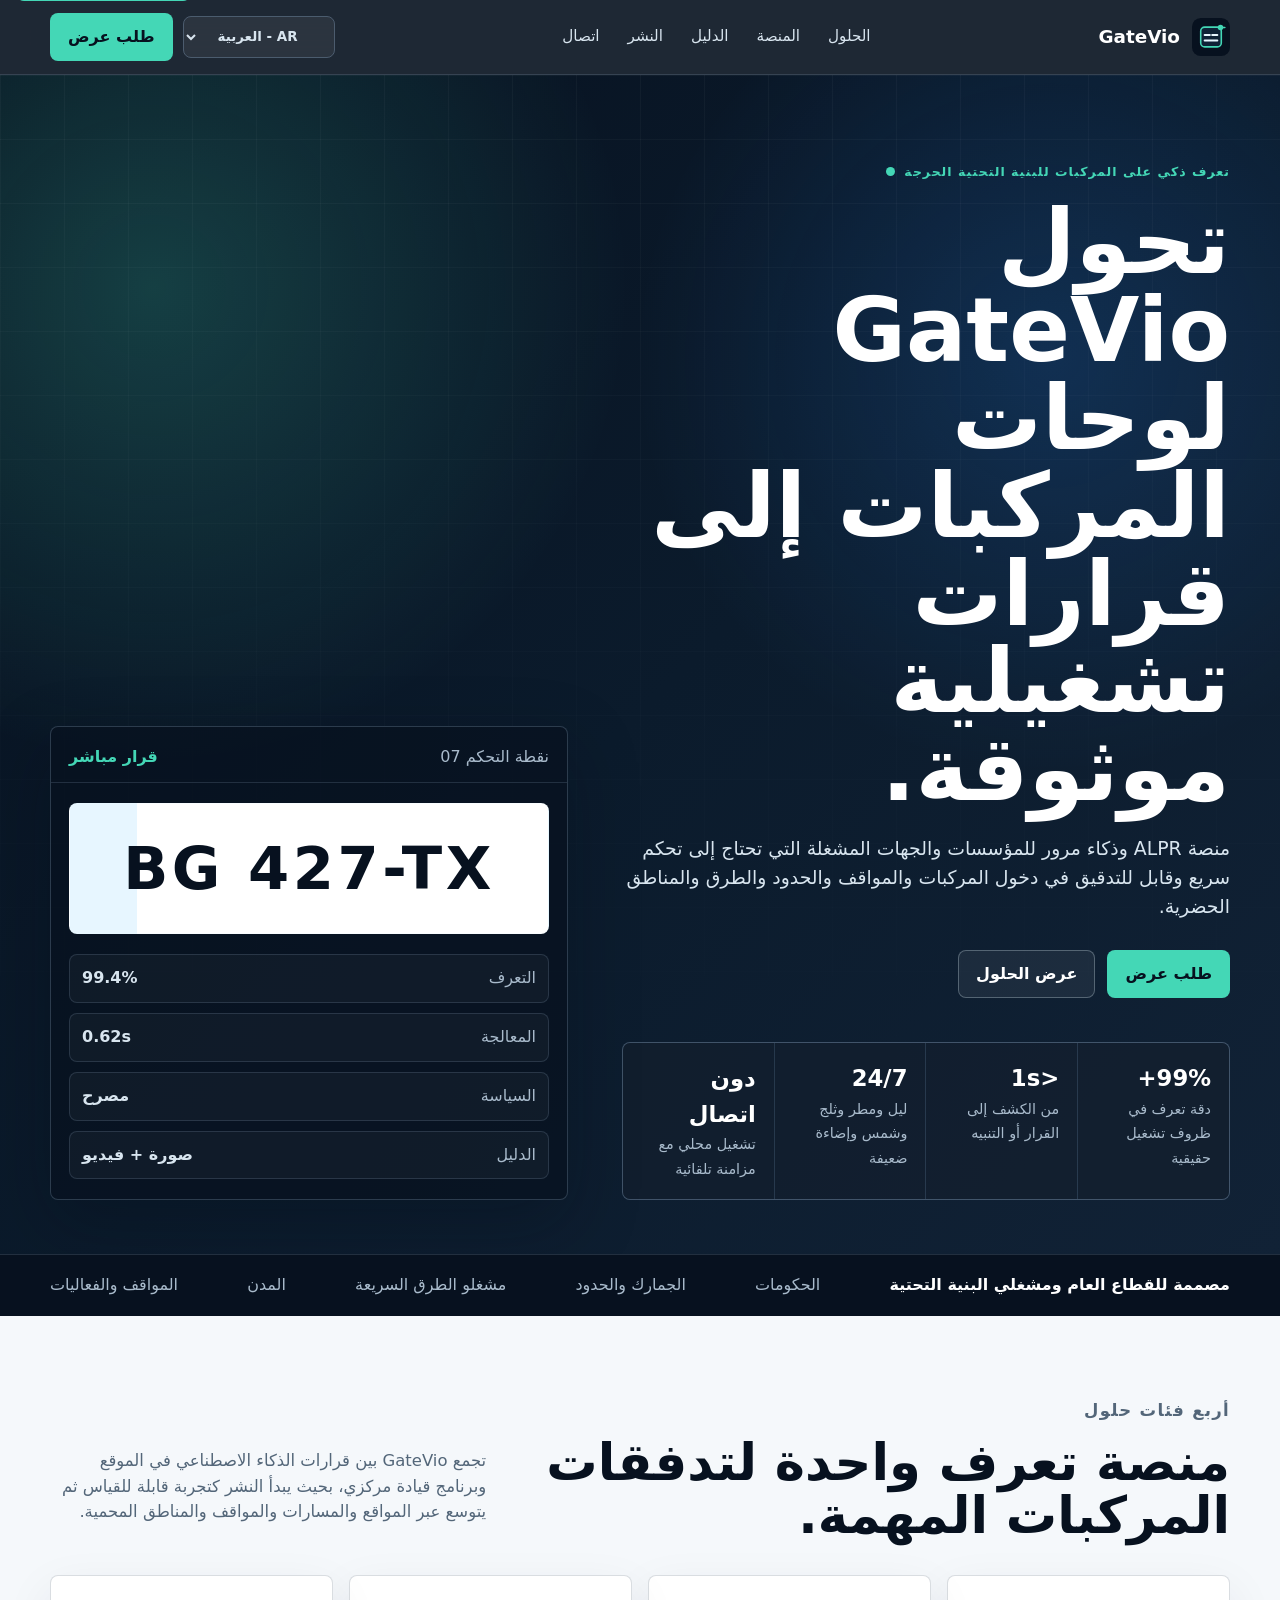
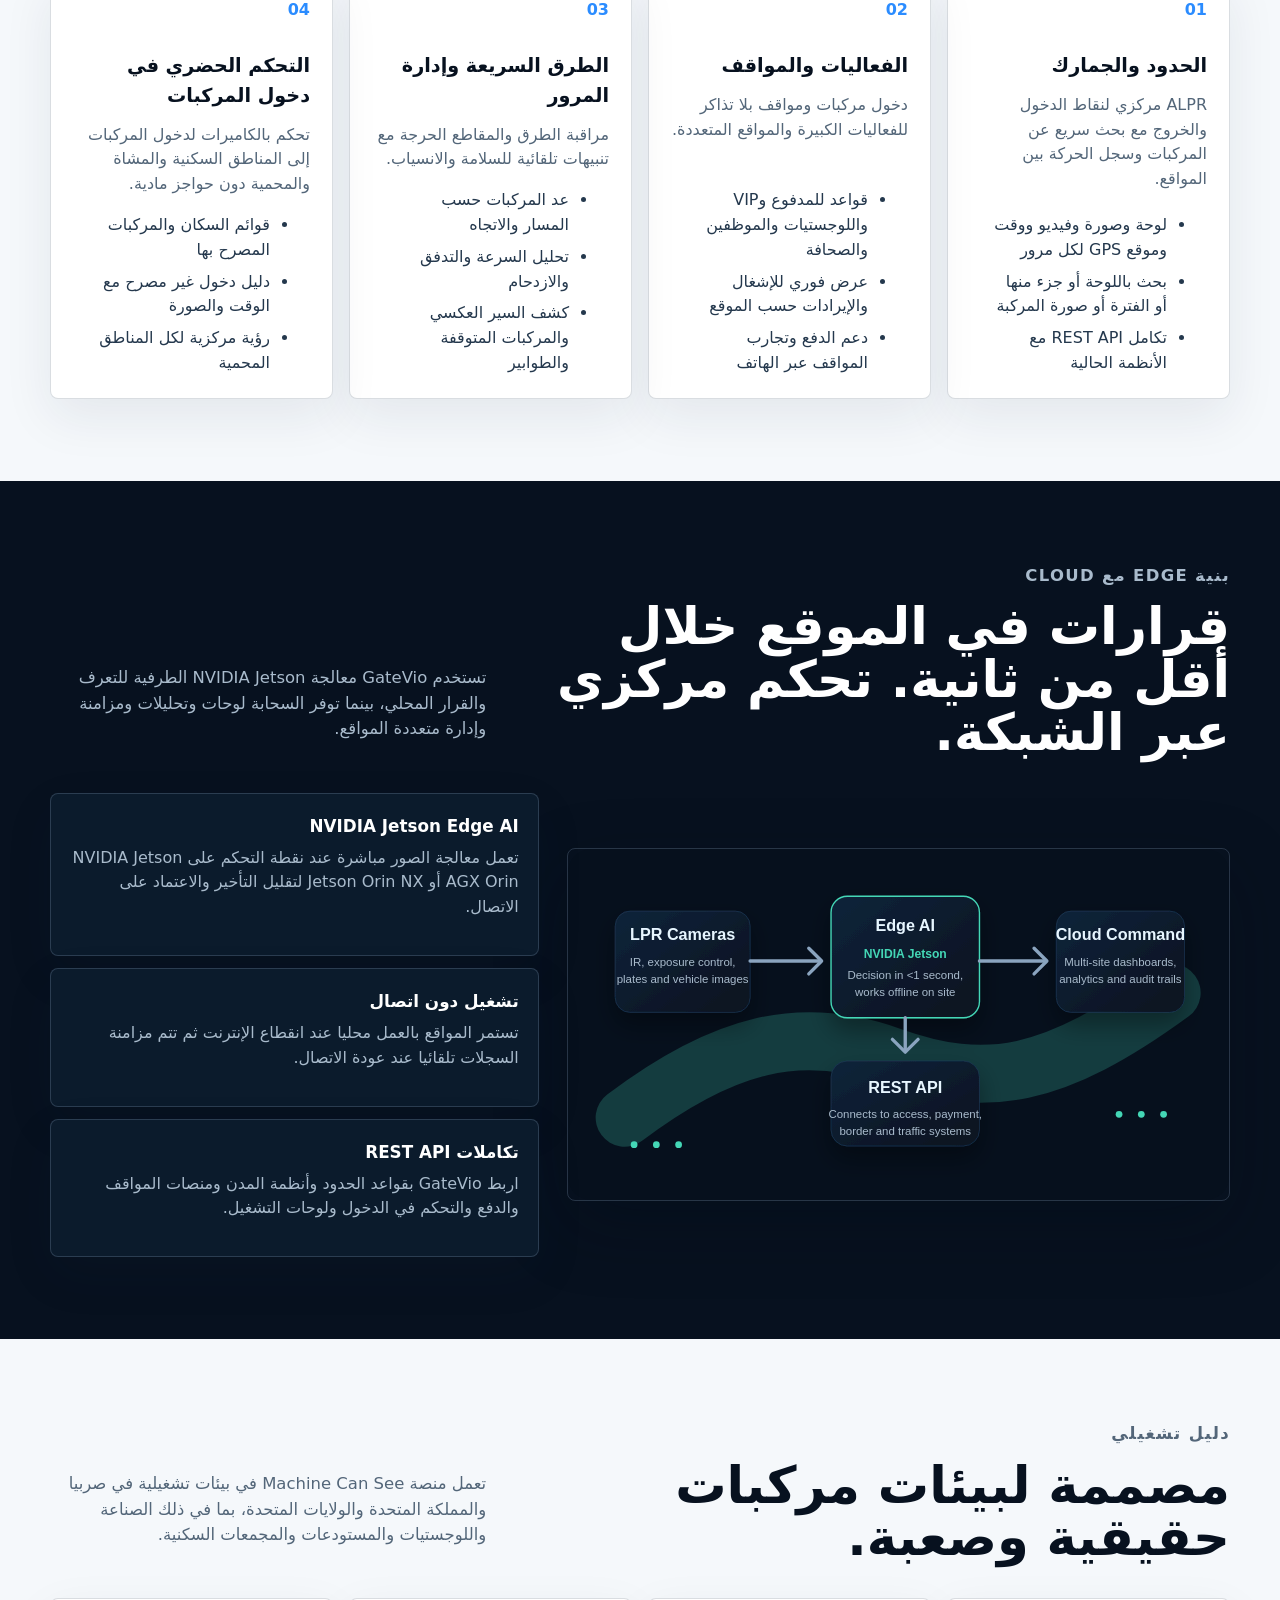
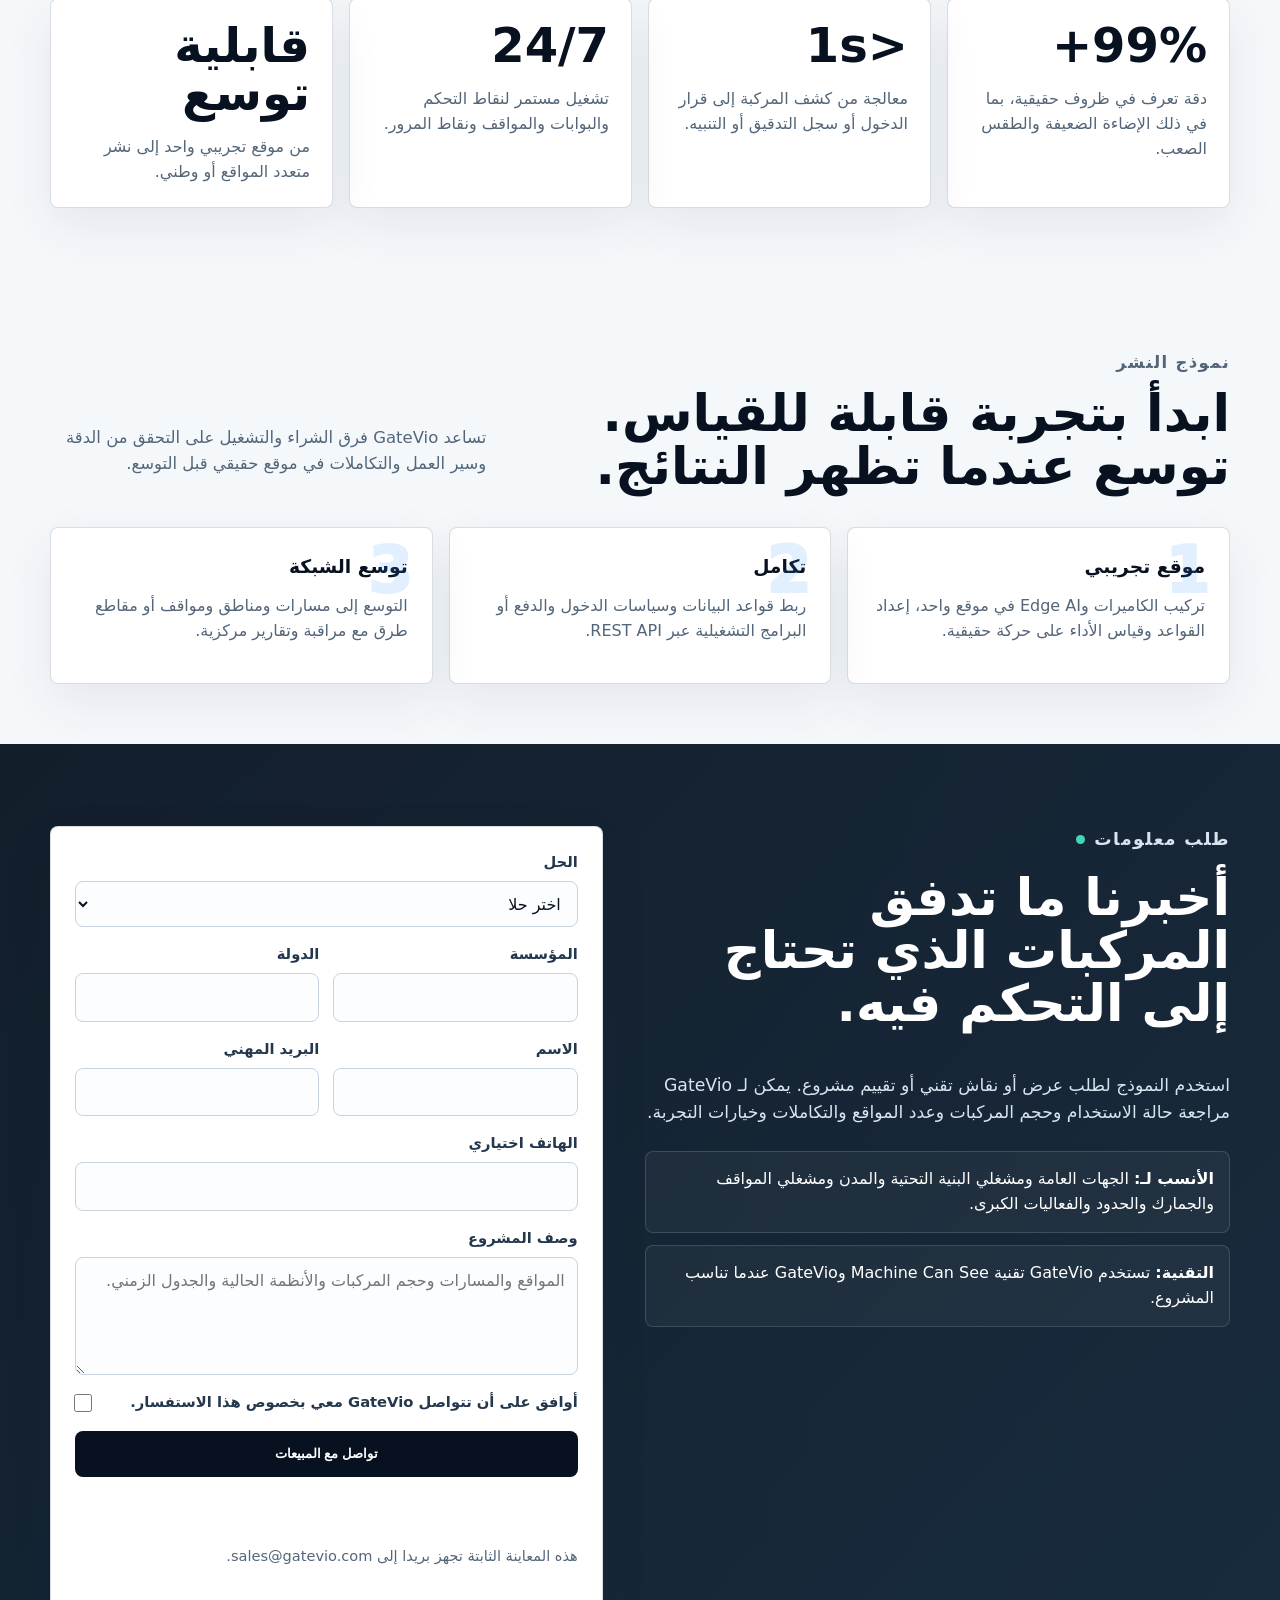
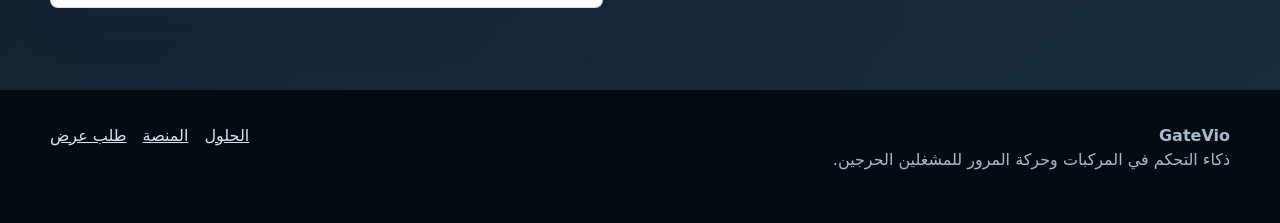
==== ar/index.html @ f9f2386b "Initial GateVio multilingual static site" ====
<!doctype html>
<html lang="ar" dir="rtl">
  <head>
    <meta charset="utf-8">
    <meta name="viewport" content="width=device-width, initial-scale=1">
    <title>GateVio - ذكاء التحكم في المركبات وحركة المرور</title>
    <meta name="description" content="تطور GateVio أنظمة تعرف ذكية على المركبات للحدود والجمارك والفعاليات والمواقف والطرق السريعة والمناطق الحضرية.">
    <link rel="canonical" href="https://gatevio.com/ar/">
    <link rel="alternate" hreflang="en" href="https://gatevio.com/en/">
    <link rel="alternate" hreflang="sr" href="https://gatevio.com/sr/">
    <link rel="alternate" hreflang="de" href="https://gatevio.com/de/">
    <link rel="alternate" hreflang="fr" href="https://gatevio.com/fr/">
    <link rel="alternate" hreflang="es" href="https://gatevio.com/es/">
    <link rel="alternate" hreflang="ar" href="https://gatevio.com/ar/">
    <link rel="alternate" hreflang="ru" href="https://gatevio.com/ru/">
    <link rel="alternate" hreflang="zh-Hans" href="https://gatevio.com/zh/">
    <link rel="alternate" hreflang="x-default" href="https://gatevio.com/en/">
    <meta property="og:type" content="website">
    <meta property="og:site_name" content="GateVio">
    <meta property="og:title" content="GateVio - ذكاء التحكم في المركبات وحركة المرور">
    <meta property="og:description" content="تعرف ALPR بدقة 99%+ ومعالجة خلال أقل من ثانية وبنية Edge وCloud وتشغيل دون اتصال وتكامل REST API.">
    <meta property="og:url" content="https://gatevio.com/ar/">
    <meta name="twitter:card" content="summary">
    <meta name="twitter:title" content="GateVio - ذكاء التحكم في المركبات وحركة المرور">
    <meta name="twitter:description" content="تطور GateVio أنظمة تعرف ذكية على المركبات للحدود والجمارك والفعاليات والمواقف والطرق السريعة والمناطق الحضرية.">
    <link rel="icon" type="image/svg+xml" href="../assets/favicon.svg">
    <link rel="preload" href="../assets/styles.css" as="style">
    <link rel="stylesheet" href="../assets/styles.css">
    <script defer src="../assets/app.js"></script>
  </head>
  <body>
    <a class="skip-link" href="#main">تجاوز إلى المحتوى</a>
    <header class="site-header">
      <nav class="nav" aria-label="التنقل الرئيسي">
        <a class="brand" href="./" aria-label="GateVio">
          <img src="../assets/gatevio-mark.svg" alt="" width="38" height="38">
          <span>GateVio</span>
        </a>
        <div class="nav-links" data-nav-links>
          <a href="#solutions">الحلول</a>
          <a href="#platform">المنصة</a>
          <a href="#proof">الدليل</a>
          <a href="#deployment">النشر</a>
          <a href="#contact">اتصال</a>
        </div>
        <div class="nav-actions">
          <div class="language-switch"><select aria-label="اللغة" data-language-select><option value="../en/">EN - English</option><option value="../sr/">SR - Srpski</option><option value="../de/">DE - Deutsch</option><option value="../fr/">FR - Français</option><option value="../es/">ES - Español</option><option value="../ar/" selected>AR - العربية</option><option value="../ru/">RU - Русский</option><option value="../zh/">ZH - 中文</option></select></div>
          <a class="button primary" href="#contact">طلب عرض</a>
          <button class="menu-toggle" type="button" data-menu-toggle aria-label="فتح التنقل" aria-expanded="false"><span></span></button>
        </div>
      </nav>
    </header>

    <main id="main">
      <section class="hero">
        <div class="hero-inner">
          <div>
            <p class="eyebrow">تعرف ذكي على المركبات للبنية التحتية الحرجة</p>
            <h1>تحول GateVio لوحات المركبات إلى قرارات تشغيلية موثوقة.</h1>
            <p class="hero-copy">منصة ALPR وذكاء مرور للمؤسسات والجهات المشغلة التي تحتاج إلى تحكم سريع وقابل للتدقيق في دخول المركبات والمواقف والحدود والطرق والمناطق الحضرية.</p>
            <div class="hero-actions">
              <a class="button primary" href="#contact">طلب عرض</a>
              <a class="button secondary" href="#solutions">عرض الحلول</a>
            </div>
            <div class="hero-proof" aria-label="مؤشرات المنصة الرئيسية">
              <div class="proof-item"><strong>99%+</strong><span>دقة تعرف في ظروف تشغيل حقيقية</span></div>
              <div class="proof-item"><strong>&lt;1s</strong><span>من الكشف إلى القرار أو التنبيه</span></div>
              <div class="proof-item"><strong>24/7</strong><span>ليل ومطر وثلج وشمس وإضاءة ضعيفة</span></div>
              <div class="proof-item"><strong>دون اتصال</strong><span>تشغيل محلي مع مزامنة تلقائية</span></div>
            </div>
          </div>
          <aside class="signal-panel" aria-label="مثال لوحة قرار المركبة">
            <div class="signal-header"><span>نقطة التحكم 07</span><span class="signal-live">قرار مباشر</span></div>
            <div class="plate" aria-label="مثال لوحة معروفة">BG 427-TX</div>
            <div class="decision-list">
              <div><span>التعرف</span><strong>99.4%</strong></div>
              <div><span>المعالجة</span><strong>0.62s</strong></div>
              <div><span>السياسة</span><strong>مصرح</strong></div>
              <div><span>الدليل</span><strong>صورة + فيديو</strong></div>
            </div>
          </aside>
        </div>
      </section>

      <div class="trust-strip" aria-label="القطاعات المستهدفة"><div class="trust-inner"><strong>مصممة للقطاع العام ومشغلي البنية التحتية</strong><span>الحكومات</span><span>الجمارك والحدود</span><span>مشغلو الطرق السريعة</span><span>المدن</span><span>المواقف والفعاليات</span></div></div>

      <section class="section" id="solutions">
        <div class="section-head"><div><p class="section-kicker">أربع فئات حلول</p><h2>منصة تعرف واحدة لتدفقات المركبات المهمة.</h2></div><p>تجمع GateVio بين قرارات الذكاء الاصطناعي في الموقع وبرنامج قيادة مركزي، بحيث يبدأ النشر كتجربة قابلة للقياس ثم يتوسع عبر المواقع والمسارات والمواقف والمناطق المحمية.</p></div>
        <div class="solution-grid">
          <article class="solution-card"><div class="solution-number">01</div><h3>الحدود والجمارك</h3><p>ALPR مركزي لنقاط الدخول والخروج مع بحث سريع عن المركبات وسجل الحركة بين المواقع.</p><ul><li>لوحة وصورة وفيديو ووقت وموقع GPS لكل مرور</li><li>بحث باللوحة أو جزء منها أو الفترة أو صورة المركبة</li><li>تكامل REST API مع الأنظمة الحالية</li></ul></article>
          <article class="solution-card"><div class="solution-number">02</div><h3>الفعاليات والمواقف</h3><p>دخول مركبات ومواقف بلا تذاكر للفعاليات الكبيرة والمواقع المتعددة.</p><ul><li>قواعد للمدفوع وVIP واللوجستيات والموظفين والصحافة</li><li>عرض فوري للإشغال والإيرادات حسب الموقع</li><li>دعم الدفع وتجارب المواقف عبر الهاتف</li></ul></article>
          <article class="solution-card"><div class="solution-number">03</div><h3>الطرق السريعة وإدارة المرور</h3><p>مراقبة الطرق والمقاطع الحرجة مع تنبيهات تلقائية للسلامة والانسياب.</p><ul><li>عد المركبات حسب المسار والاتجاه</li><li>تحليل السرعة والتدفق والازدحام</li><li>كشف السير العكسي والمركبات المتوقفة والطوابير</li></ul></article>
          <article class="solution-card"><div class="solution-number">04</div><h3>التحكم الحضري في دخول المركبات</h3><p>تحكم بالكاميرات لدخول المركبات إلى المناطق السكنية والمشاة والمحمية دون حواجز مادية.</p><ul><li>قوائم السكان والمركبات المصرح بها</li><li>دليل دخول غير مصرح مع الوقت والصورة</li><li>رؤية مركزية لكل المناطق المحمية</li></ul></article>
        </div>
      </section>

      <section class="architecture-band" id="platform">
        <div class="section">
          <div class="section-head"><div><p class="section-kicker">بنية Edge مع Cloud</p><h2>قرارات في الموقع خلال أقل من ثانية. تحكم مركزي عبر الشبكة.</h2></div><p>تستخدم GateVio معالجة NVIDIA Jetson الطرفية للتعرف والقرار المحلي، بينما توفر السحابة لوحات وتحليلات ومزامنة وإدارة متعددة المواقع.</p></div>
          <div class="architecture-layout">
            <img class="diagram" src="../assets/platform-diagram.svg" alt="مخطط بنية GateVio مع كاميرات وNVIDIA Jetson Edge AI وقيادة سحابية وتكاملات REST API">
            <div class="feature-stack"><article class="feature-card"><h3>NVIDIA Jetson Edge AI</h3><p>تعمل معالجة الصور مباشرة عند نقطة التحكم على NVIDIA Jetson AGX Orin أو Jetson Orin NX لتقليل التأخير والاعتماد على الاتصال.</p></article><article class="feature-card"><h3>تشغيل دون اتصال</h3><p>تستمر المواقع بالعمل محليا عند انقطاع الإنترنت ثم تتم مزامنة السجلات تلقائيا عند عودة الاتصال.</p></article><article class="feature-card"><h3>تكاملات REST API</h3><p>اربط GateVio بقواعد الحدود وأنظمة المدن ومنصات المواقف والدفع والتحكم في الدخول ولوحات التشغيل.</p></article></div>
          </div>
        </div>
      </section>

      <section class="section" id="proof">
        <div class="section-head"><div><p class="section-kicker">دليل تشغيلي</p><h2>مصممة لبيئات مركبات حقيقية وصعبة.</h2></div><p>تعمل منصة Machine Can See في بيئات تشغيلية في صربيا والمملكة المتحدة والولايات المتحدة، بما في ذلك الصناعة واللوجستيات والمستودعات والمجمعات السكنية.</p></div>
        <div class="metric-grid"><article class="metric-card"><strong>99%+</strong><span>دقة تعرف في ظروف حقيقية، بما في ذلك الإضاءة الضعيفة والطقس الصعب.</span></article><article class="metric-card"><strong>&lt;1s</strong><span>معالجة من كشف المركبة إلى قرار الدخول أو سجل التدقيق أو التنبيه.</span></article><article class="metric-card"><strong>24/7</strong><span>تشغيل مستمر لنقاط التحكم والبوابات والمواقف ونقاط المرور.</span></article><article class="metric-card"><strong>قابلية توسع</strong><span>من موقع تجريبي واحد إلى نشر متعدد المواقع أو وطني.</span></article></div>
      </section>

      <section class="section compact" id="deployment">
        <div class="section-head"><div><p class="section-kicker">نموذج النشر</p><h2>ابدأ بتجربة قابلة للقياس. توسع عندما تظهر النتائج.</h2></div><p>تساعد GateVio فرق الشراء والتشغيل على التحقق من الدقة وسير العمل والتكاملات في موقع حقيقي قبل التوسع.</p></div>
        <div class="process"><article class="step" data-step="1"><h3>موقع تجريبي</h3><p>تركيب الكاميرات وEdge AI في موقع واحد، إعداد القواعد وقياس الأداء على حركة حقيقية.</p></article><article class="step" data-step="2"><h3>تكامل</h3><p>ربط قواعد البيانات وسياسات الدخول والدفع أو البرامج التشغيلية عبر REST API.</p></article><article class="step" data-step="3"><h3>توسع الشبكة</h3><p>التوسع إلى مسارات ومناطق ومواقف أو مقاطع طرق مع مراقبة وتقارير مركزية.</p></article></div>
      </section>

      <section class="contact-band" id="contact">
        <div class="section contact-layout">
          <div class="contact-copy">
            <p class="eyebrow">طلب معلومات</p>
            <h2>أخبرنا ما تدفق المركبات الذي تحتاج إلى التحكم فيه.</h2>
            <p>استخدم النموذج لطلب عرض أو نقاش تقني أو تقييم مشروع. يمكن لـ GateVio مراجعة حالة الاستخدام وحجم المركبات وعدد المواقع والتكاملات وخيارات التجربة.</p>
            <div class="contact-points"><div><strong>الأنسب لـ:</strong> الجهات العامة ومشغلي البنية التحتية والمدن ومشغلي المواقف والجمارك والحدود والفعاليات الكبرى.</div><div><strong>التقنية:</strong> تستخدم GateVio تقنية Machine Can See وGateVio عندما تناسب المشروع.</div></div>
          </div>
          <div class="form-panel" aria-label="نموذج استفسار المبيعات">
            <form class="inquiry-form" data-inquiry-form data-missing="يرجى إكمال الحقول المطلوبة وتأكيد الموافقة." data-ready="سيتم فتح تطبيق البريد مع الاستفسار المجهز." data-subject="استفسار GateVio">
              <div class="field"><label for="solution">الحل</label><select id="solution" name="solution" required><option value="">اختر حلا</option><option value="الحدود والجمارك">الحدود والجمارك</option><option value="الفعاليات ومواقف السيارات">الفعاليات ومواقف السيارات</option><option value="الطرق السريعة وإدارة المرور">الطرق السريعة وإدارة المرور</option><option value="التحكم الحضري في دخول المركبات">التحكم الحضري في دخول المركبات</option><option value="عدة حلول">عدة حلول</option></select></div>
              <div class="form-grid"><div class="field"><label for="organization">المؤسسة</label><input id="organization" name="organization" autocomplete="organization" required></div><div class="field"><label for="country">الدولة</label><input id="country" name="country" autocomplete="country-name" required></div></div>
              <div class="form-grid"><div class="field"><label for="name">الاسم</label><input id="name" name="name" autocomplete="name" required></div><div class="field"><label for="email">البريد المهني</label><input id="email" name="business_email" type="email" autocomplete="email" required></div></div>
              <div class="field"><label for="phone">الهاتف اختياري</label><input id="phone" name="phone" type="tel" autocomplete="tel"></div>
              <div class="field"><label for="description">وصف المشروع</label><textarea id="description" name="project_description" required placeholder="المواقع والمسارات وحجم المركبات والأنظمة الحالية والجدول الزمني."></textarea></div>
              <div class="checkbox"><input id="consent" name="consent" type="checkbox" required><label for="consent">أوافق على أن تتواصل GateVio معي بخصوص هذا الاستفسار.</label></div>
              <button class="button dark" type="submit">تواصل مع المبيعات</button>
              <p class="form-status" data-form-status role="status" aria-live="polite"></p>
              <p class="form-note">هذه المعاينة الثابتة تجهز بريدا إلى sales@gatevio.com.</p>
            </form>
          </div>
        </div>
      </section>
    </main>

    <footer class="footer"><div class="footer-inner"><div><strong>GateVio</strong><p>ذكاء التحكم في المركبات وحركة المرور للمشغلين الحرجين.</p></div><div class="footer-links" aria-label="روابط التذييل"><a href="#solutions">الحلول</a><a href="#platform">المنصة</a><a href="#contact">طلب عرض</a></div></div></footer>
  </body>
</html>
---- assets/styles.css ----
:root {
  --ink: #07111f;
  --ink-2: #0e2237;
  --panel: #10243a;
  --line: #1d3b59;
  --line-soft: rgba(138, 164, 191, .28);
  --paper: #f5f8fb;
  --paper-2: #e7edf3;
  --text: #d8e5ef;
  --muted: #a9bbcc;
  --dark-muted: #536679;
  --white: #ffffff;
  --accent: #44d7b6;
  --accent-2: #2b8cff;
  --warning: #ffb454;
  --danger: #ff6b6b;
  --radius: 8px;
  --shadow: 0 24px 70px rgba(3, 10, 20, .28);
  color-scheme: light;
}

* {
  box-sizing: border-box;
}

html {
  scroll-behavior: smooth;
}

body {
  margin: 0;
  font-family: Inter, ui-sans-serif, system-ui, -apple-system, BlinkMacSystemFont, "Segoe UI", Arial, sans-serif;
  background: var(--paper);
  color: var(--ink);
  line-height: 1.55;
}

body.menu-open {
  overflow: hidden;
}

a {
  color: inherit;
}

img,
svg {
  max-width: 100%;
}

.skip-link {
  position: absolute;
  top: -44px;
  left: 16px;
  z-index: 100;
  padding: 10px 14px;
  background: var(--accent);
  color: var(--ink);
  font-weight: 800;
  border-radius: var(--radius);
}

.skip-link:focus {
  top: 12px;
}

.site-header {
  position: sticky;
  top: 0;
  z-index: 50;
  backdrop-filter: blur(18px);
  background: rgba(7, 17, 31, .9);
  border-bottom: 1px solid rgba(138, 164, 191, .22);
}

.nav {
  display: flex;
  align-items: center;
  justify-content: space-between;
  gap: 24px;
  width: min(1180px, calc(100% - 32px));
  margin: 0 auto;
  min-height: 74px;
}

.brand {
  display: inline-flex;
  align-items: center;
  gap: 12px;
  text-decoration: none;
  color: var(--white);
  font-weight: 850;
  font-size: 1.15rem;
  letter-spacing: 0;
}

.brand img {
  width: 38px;
  height: 38px;
}

.nav-links {
  display: flex;
  align-items: center;
  gap: 8px;
  color: var(--text);
}

.nav-links a {
  min-height: 40px;
  display: inline-flex;
  align-items: center;
  padding: 8px 10px;
  border-radius: var(--radius);
  text-decoration: none;
  font-size: .95rem;
}

.nav-links a:hover,
.nav-links a:focus-visible {
  background: rgba(255, 255, 255, .08);
  outline: none;
}

.nav-actions {
  display: flex;
  align-items: center;
  gap: 10px;
}

.language-switch {
  display: inline-flex;
  align-items: center;
  border: 1px solid rgba(138, 164, 191, .42);
  border-radius: var(--radius);
  overflow: hidden;
}

.language-switch select {
  min-height: 40px;
  max-width: 150px;
  border: 0;
  padding: 8px 32px 8px 10px;
  background: rgba(255, 255, 255, .06);
  color: var(--text);
  font: inherit;
  font-size: .84rem;
  font-weight: 800;
  cursor: pointer;
}

.language-switch select:focus {
  outline: 3px solid rgba(68, 215, 182, .36);
}

.menu-toggle {
  display: none;
  width: 42px;
  height: 42px;
  border: 1px solid rgba(138, 164, 191, .42);
  border-radius: var(--radius);
  background: transparent;
  color: var(--white);
  cursor: pointer;
}

.menu-toggle span,
.menu-toggle::before,
.menu-toggle::after {
  content: "";
  display: block;
  width: 18px;
  height: 2px;
  margin: 4px auto;
  background: currentColor;
}

.button {
  display: inline-flex;
  align-items: center;
  justify-content: center;
  gap: 9px;
  min-height: 46px;
  padding: 11px 17px;
  border: 1px solid transparent;
  border-radius: var(--radius);
  font-weight: 850;
  text-decoration: none;
  cursor: pointer;
  transition: transform .18s ease, background .18s ease, border-color .18s ease;
}

.button:hover,
.button:focus-visible {
  transform: translateY(-1px);
  outline: none;
}

.button.primary {
  background: var(--accent);
  color: var(--ink);
}

.button.secondary {
  color: var(--white);
  border-color: rgba(231, 246, 255, .28);
  background: rgba(255, 255, 255, .06);
}

.button.dark {
  background: var(--ink);
  color: var(--white);
}

.hero {
  position: relative;
  overflow: hidden;
  background:
    radial-gradient(circle at 12% 18%, rgba(68, 215, 182, .22), transparent 32%),
    radial-gradient(circle at 82% 24%, rgba(43, 140, 255, .18), transparent 30%),
    linear-gradient(135deg, #07111f 0%, #0b1b2c 52%, #112236 100%);
  color: var(--white);
}

.hero::after {
  content: "";
  position: absolute;
  inset: 0;
  background-image:
    linear-gradient(rgba(255,255,255,.045) 1px, transparent 1px),
    linear-gradient(90deg, rgba(255,255,255,.045) 1px, transparent 1px);
  background-size: 64px 64px;
  mask-image: linear-gradient(to bottom, rgba(0,0,0,.8), transparent 92%);
  pointer-events: none;
}

.hero-inner {
  position: relative;
  z-index: 1;
  display: grid;
  grid-template-columns: minmax(0, 1.08fr) minmax(320px, .92fr);
  gap: 54px;
  width: min(1180px, calc(100% - 32px));
  margin: 0 auto;
  padding: 84px 0 54px;
}

.eyebrow {
  display: inline-flex;
  align-items: center;
  gap: 9px;
  margin: 0 0 18px;
  color: var(--accent);
  text-transform: uppercase;
  letter-spacing: .08em;
  font-size: .78rem;
  font-weight: 850;
}

.eyebrow::before {
  content: "";
  width: 9px;
  height: 9px;
  background: var(--accent);
  border-radius: 50%;
}

h1,
h2,
h3,
p {
  margin-top: 0;
}

h1 {
  max-width: 780px;
  margin-bottom: 20px;
  font-size: clamp(2.55rem, 7vw, 5.6rem);
  line-height: .98;
  letter-spacing: 0;
}

.hero-copy {
  max-width: 690px;
  color: var(--text);
  font-size: 1.18rem;
}

.hero-actions,
.cta-row {
  display: flex;
  flex-wrap: wrap;
  gap: 12px;
  margin-top: 28px;
}

.hero-proof {
  display: grid;
  grid-template-columns: repeat(4, minmax(0, 1fr));
  gap: 1px;
  margin-top: 44px;
  overflow: hidden;
  border: 1px solid rgba(138, 164, 191, .26);
  border-radius: var(--radius);
  background: rgba(138, 164, 191, .2);
}

.proof-item {
  padding: 18px;
  background: rgba(7, 17, 31, .66);
}

.proof-item strong {
  display: block;
  color: var(--white);
  font-size: 1.42rem;
}

.proof-item span {
  color: var(--muted);
  font-size: .9rem;
}

.signal-panel {
  align-self: end;
  border: 1px solid rgba(138, 164, 191, .28);
  border-radius: var(--radius);
  background: rgba(7, 17, 31, .72);
  box-shadow: var(--shadow);
  overflow: hidden;
}

.signal-header {
  display: flex;
  justify-content: space-between;
  gap: 16px;
  padding: 18px 18px 12px;
  color: var(--muted);
  border-bottom: 1px solid rgba(138, 164, 191, .2);
}

.signal-live {
  color: var(--accent);
  font-weight: 850;
}

.plate {
  margin: 20px 18px;
  padding: 19px 18px;
  border: 1px solid rgba(231, 246, 255, .26);
  border-radius: var(--radius);
  background: linear-gradient(90deg, #e7f6ff 0 14%, #ffffff 14% 100%);
  color: var(--ink);
  font-size: clamp(2rem, 6vw, 3.7rem);
  font-weight: 900;
  text-align: center;
  letter-spacing: .06em;
}

.decision-list {
  display: grid;
  gap: 10px;
  padding: 0 18px 20px;
}

.decision-list div {
  display: flex;
  justify-content: space-between;
  gap: 18px;
  padding: 11px 12px;
  border: 1px solid rgba(138, 164, 191, .2);
  border-radius: var(--radius);
  color: var(--text);
  background: rgba(255,255,255,.035);
}

[dir="rtl"] .eyebrow::before {
  order: 2;
}

[dir="rtl"] .decision-list div,
[dir="rtl"] .signal-header,
[dir="rtl"] .trust-inner,
[dir="rtl"] .footer-links {
  direction: rtl;
}

[dir="rtl"] .checkbox {
  grid-template-columns: 1fr 20px;
}

[dir="rtl"] .checkbox input {
  grid-column: 2;
  grid-row: 1;
}

.decision-list span {
  color: var(--muted);
}

.trust-strip {
  background: var(--ink);
  color: var(--muted);
  border-top: 1px solid rgba(138, 164, 191, .2);
}

.trust-inner {
  width: min(1180px, calc(100% - 32px));
  margin: 0 auto;
  padding: 18px 0;
  display: flex;
  flex-wrap: wrap;
  align-items: center;
  justify-content: space-between;
  gap: 14px;
}

.trust-inner strong {
  color: var(--white);
}

.section {
  width: min(1180px, calc(100% - 32px));
  margin: 0 auto;
  padding: 82px 0;
}

.section.compact {
  padding: 60px 0;
}

.section-kicker {
  margin-bottom: 12px;
  color: var(--accent-2);
  text-transform: uppercase;
  letter-spacing: .08em;
  font-size: .78rem;
  font-weight: 850;
}

.section-head {
  display: grid;
  grid-template-columns: minmax(0, .9fr) minmax(280px, .55fr);
  gap: 30px;
  align-items: end;
  margin-bottom: 34px;
}

.section-head h2 {
  margin-bottom: 0;
  font-size: clamp(2rem, 4vw, 3.4rem);
  line-height: 1.03;
}

.section-head p {
  color: var(--dark-muted);
  font-size: 1.03rem;
}

.solution-grid {
  display: grid;
  grid-template-columns: repeat(4, minmax(0, 1fr));
  gap: 16px;
}

.solution-card,
.feature-card,
.metric-card,
.step,
.form-panel {
  border: 1px solid rgba(83, 102, 121, .22);
  border-radius: var(--radius);
  background: var(--white);
  box-shadow: 0 18px 50px rgba(26, 43, 63, .08);
}

.solution-card {
  display: flex;
  flex-direction: column;
  min-height: 100%;
  padding: 22px;
}

.solution-number {
  color: var(--accent-2);
  font-weight: 900;
  margin-bottom: 28px;
}

.solution-card h3 {
  margin-bottom: 12px;
  font-size: 1.2rem;
}

.solution-card p {
  color: var(--dark-muted);
}

.solution-card ul,
.feature-card ul {
  padding-left: 20px;
  margin: auto 0 0;
  color: #24384d;
}

.solution-card li + li,
.feature-card li + li {
  margin-top: 7px;
}

.architecture-band {
  background: var(--ink);
  color: var(--white);
}

.architecture-band .section-head p {
  color: var(--muted);
}

.architecture-layout {
  display: grid;
  grid-template-columns: minmax(0, .95fr) minmax(320px, .7fr);
  gap: 28px;
  align-items: center;
}

.diagram {
  width: 100%;
  border: 1px solid rgba(138, 164, 191, .25);
  border-radius: var(--radius);
  box-shadow: var(--shadow);
}

.feature-stack {
  display: grid;
  gap: 12px;
}

.feature-card {
  padding: 19px;
  background: #0b1b2c;
  border-color: rgba(138, 164, 191, .25);
}

.feature-card h3 {
  margin-bottom: 7px;
  color: var(--white);
  font-size: 1.05rem;
}

.feature-card p,
.feature-card li {
  color: var(--muted);
}

.metric-grid {
  display: grid;
  grid-template-columns: repeat(4, minmax(0, 1fr));
  gap: 16px;
}

.metric-card {
  padding: 22px;
  min-height: 152px;
}

.metric-card strong {
  display: block;
  margin-bottom: 18px;
  color: var(--ink);
  font-size: clamp(1.85rem, 4vw, 3rem);
  line-height: 1;
}

.metric-card span {
  color: var(--dark-muted);
}

.process {
  display: grid;
  grid-template-columns: repeat(3, minmax(0, 1fr));
  gap: 16px;
}

.step {
  position: relative;
  padding: 24px;
  overflow: hidden;
}

.step::before {
  content: attr(data-step);
  position: absolute;
  top: 18px;
  right: 20px;
  color: rgba(43, 140, 255, .14);
  font-size: 4rem;
  font-weight: 950;
  line-height: .8;
}

.step h3 {
  max-width: 220px;
  margin-bottom: 13px;
}

.step p {
  color: var(--dark-muted);
}

.contact-band {
  background:
    linear-gradient(135deg, rgba(7,17,31,.94), rgba(10,31,50,.94)),
    linear-gradient(90deg, rgba(68,215,182,.18), transparent);
  color: var(--white);
}

.contact-layout {
  display: grid;
  grid-template-columns: minmax(0, .72fr) minmax(330px, .68fr);
  gap: 42px;
  align-items: start;
}

.contact-copy h2 {
  font-size: clamp(2rem, 4vw, 3.6rem);
  line-height: 1.03;
}

.contact-copy p {
  color: var(--text);
  font-size: 1.08rem;
}

.contact-points {
  display: grid;
  gap: 12px;
  margin-top: 26px;
}

.contact-points div {
  padding: 15px;
  border: 1px solid rgba(138, 164, 191, .26);
  border-radius: var(--radius);
  background: rgba(255,255,255,.045);
}

.form-panel {
  padding: 24px;
  color: var(--ink);
}

.inquiry-form {
  display: grid;
  gap: 16px;
}

.field {
  display: grid;
  gap: 7px;
}

.field label,
.checkbox label {
  color: #24384d;
  font-weight: 800;
  font-size: .92rem;
}

.field input,
.field select,
.field textarea {
  width: 100%;
  min-height: 46px;
  border: 1px solid #c7d3df;
  border-radius: var(--radius);
  padding: 11px 12px;
  font: inherit;
  color: var(--ink);
  background: #fbfdff;
}

.field textarea {
  resize: vertical;
  min-height: 118px;
}

.field input:focus,
.field select:focus,
.field textarea:focus {
  outline: 3px solid rgba(68, 215, 182, .36);
  border-color: #278f7b;
}

.form-grid {
  display: grid;
  grid-template-columns: 1fr 1fr;
  gap: 14px;
}

.checkbox {
  display: grid;
  grid-template-columns: 20px 1fr;
  gap: 10px;
  align-items: start;
}

.checkbox input {
  width: 18px;
  height: 18px;
  margin-top: 3px;
}

.form-note,
.form-status {
  color: var(--dark-muted);
  font-size: .91rem;
}

.form-status {
  min-height: 22px;
  font-weight: 800;
}

.footer {
  background: #050b13;
  color: var(--muted);
}

.footer-inner {
  display: grid;
  grid-template-columns: minmax(0, 1fr) auto;
  gap: 22px;
  width: min(1180px, calc(100% - 32px));
  margin: 0 auto;
  padding: 34px 0;
}

.footer a {
  color: var(--text);
}

.footer-links {
  display: flex;
  flex-wrap: wrap;
  gap: 16px;
}

@media (max-width: 980px) {
  .menu-toggle {
    display: inline-block;
  }

  .nav-links {
    position: fixed;
    inset: 74px 0 auto 0;
    display: none;
    flex-direction: column;
    align-items: stretch;
    padding: 16px;
    background: rgba(7, 17, 31, .98);
    border-bottom: 1px solid rgba(138, 164, 191, .24);
  }

  .nav-links.open {
    display: flex;
  }

  .nav-links a {
    padding: 12px;
  }

  .hero-inner,
  .architecture-layout,
  .contact-layout,
  .section-head {
    grid-template-columns: 1fr;
  }

  .solution-grid,
  .metric-grid {
    grid-template-columns: repeat(2, minmax(0, 1fr));
  }
}

@media (max-width: 680px) {
  .nav {
    width: min(100% - 24px, 1180px);
    min-height: 66px;
  }

  .nav-links {
    top: 66px;
  }

  .nav-actions .button {
    display: none;
  }

  .language-switch select {
    max-width: 118px;
  }

  .hero-inner {
    width: min(100% - 24px, 1180px);
    padding: 58px 0 36px;
  }

  .hero-proof,
  .solution-grid,
  .metric-grid,
  .process,
  .form-grid,
  .footer-inner {
    grid-template-columns: 1fr;
  }

  .section {
    width: min(100% - 24px, 1180px);
    padding: 58px 0;
  }

  .trust-inner {
    width: min(100% - 24px, 1180px);
  }

  .plate {
    font-size: 2rem;
  }
}
---- assets/styles.css ----
:root {
  --ink: #07111f;
  --ink-2: #0e2237;
  --panel: #10243a;
  --line: #1d3b59;
  --line-soft: rgba(138, 164, 191, .28);
  --paper: #f5f8fb;
  --paper-2: #e7edf3;
  --text: #d8e5ef;
  --muted: #a9bbcc;
  --dark-muted: #536679;
  --white: #ffffff;
  --accent: #44d7b6;
  --accent-2: #2b8cff;
  --warning: #ffb454;
  --danger: #ff6b6b;
  --radius: 8px;
  --shadow: 0 24px 70px rgba(3, 10, 20, .28);
  color-scheme: light;
}

* {
  box-sizing: border-box;
}

html {
  scroll-behavior: smooth;
}

body {
  margin: 0;
  font-family: Inter, ui-sans-serif, system-ui, -apple-system, BlinkMacSystemFont, "Segoe UI", Arial, sans-serif;
  background: var(--paper);
  color: var(--ink);
  line-height: 1.55;
}

body.menu-open {
  overflow: hidden;
}

a {
  color: inherit;
}

img,
svg {
  max-width: 100%;
}

.skip-link {
  position: absolute;
  top: -44px;
  left: 16px;
  z-index: 100;
  padding: 10px 14px;
  background: var(--accent);
  color: var(--ink);
  font-weight: 800;
  border-radius: var(--radius);
}

.skip-link:focus {
  top: 12px;
}

.site-header {
  position: sticky;
  top: 0;
  z-index: 50;
  backdrop-filter: blur(18px);
  background: rgba(7, 17, 31, .9);
  border-bottom: 1px solid rgba(138, 164, 191, .22);
}

.nav {
  display: flex;
  align-items: center;
  justify-content: space-between;
  gap: 24px;
  width: min(1180px, calc(100% - 32px));
  margin: 0 auto;
  min-height: 74px;
}

.brand {
  display: inline-flex;
  align-items: center;
  gap: 12px;
  text-decoration: none;
  color: var(--white);
  font-weight: 850;
  font-size: 1.15rem;
  letter-spacing: 0;
}

.brand img {
  width: 38px;
  height: 38px;
}

.nav-links {
  display: flex;
  align-items: center;
  gap: 8px;
  color: var(--text);
}

.nav-links a {
  min-height: 40px;
  display: inline-flex;
  align-items: center;
  padding: 8px 10px;
  border-radius: var(--radius);
  text-decoration: none;
  font-size: .95rem;
}

.nav-links a:hover,
.nav-links a:focus-visible {
  background: rgba(255, 255, 255, .08);
  outline: none;
}

.nav-actions {
  display: flex;
  align-items: center;
  gap: 10px;
}

.language-switch {
  display: inline-flex;
  align-items: center;
  border: 1px solid rgba(138, 164, 191, .42);
  border-radius: var(--radius);
  overflow: hidden;
}

.language-switch select {
  min-height: 40px;
  max-width: 150px;
  border: 0;
  padding: 8px 32px 8px 10px;
  background: rgba(255, 255, 255, .06);
  color: var(--text);
  font: inherit;
  font-size: .84rem;
  font-weight: 800;
  cursor: pointer;
}

.language-switch select:focus {
  outline: 3px solid rgba(68, 215, 182, .36);
}

.menu-toggle {
  display: none;
  width: 42px;
  height: 42px;
  border: 1px solid rgba(138, 164, 191, .42);
  border-radius: var(--radius);
  background: transparent;
  color: var(--white);
  cursor: pointer;
}

.menu-toggle span,
.menu-toggle::before,
.menu-toggle::after {
  content: "";
  display: block;
  width: 18px;
  height: 2px;
  margin: 4px auto;
  background: currentColor;
}

.button {
  display: inline-flex;
  align-items: center;
  justify-content: center;
  gap: 9px;
  min-height: 46px;
  padding: 11px 17px;
  border: 1px solid transparent;
  border-radius: var(--radius);
  font-weight: 850;
  text-decoration: none;
  cursor: pointer;
  transition: transform .18s ease, background .18s ease, border-color .18s ease;
}

.button:hover,
.button:focus-visible {
  transform: translateY(-1px);
  outline: none;
}

.button.primary {
  background: var(--accent);
  color: var(--ink);
}

.button.secondary {
  color: var(--white);
  border-color: rgba(231, 246, 255, .28);
  background: rgba(255, 255, 255, .06);
}

.button.dark {
  background: var(--ink);
  color: var(--white);
}

.hero {
  position: relative;
  overflow: hidden;
  background:
    radial-gradient(circle at 12% 18%, rgba(68, 215, 182, .22), transparent 32%),
    radial-gradient(circle at 82% 24%, rgba(43, 140, 255, .18), transparent 30%),
    linear-gradient(135deg, #07111f 0%, #0b1b2c 52%, #112236 100%);
  color: var(--white);
}

.hero::after {
  content: "";
  position: absolute;
  inset: 0;
  background-image:
    linear-gradient(rgba(255,255,255,.045) 1px, transparent 1px),
    linear-gradient(90deg, rgba(255,255,255,.045) 1px, transparent 1px);
  background-size: 64px 64px;
  mask-image: linear-gradient(to bottom, rgba(0,0,0,.8), transparent 92%);
  pointer-events: none;
}

.hero-inner {
  position: relative;
  z-index: 1;
  display: grid;
  grid-template-columns: minmax(0, 1.08fr) minmax(320px, .92fr);
  gap: 54px;
  width: min(1180px, calc(100% - 32px));
  margin: 0 auto;
  padding: 84px 0 54px;
}

.eyebrow {
  display: inline-flex;
  align-items: center;
  gap: 9px;
  margin: 0 0 18px;
  color: var(--accent);
  text-transform: uppercase;
  letter-spacing: .08em;
  font-size: .78rem;
  font-weight: 850;
}

.eyebrow::before {
  content: "";
  width: 9px;
  height: 9px;
  background: var(--accent);
  border-radius: 50%;
}

h1,
h2,
h3,
p {
  margin-top: 0;
}

h1 {
  max-width: 780px;
  margin-bottom: 20px;
  font-size: clamp(2.55rem, 7vw, 5.6rem);
  line-height: .98;
  letter-spacing: 0;
}

.hero-copy {
  max-width: 690px;
  color: var(--text);
  font-size: 1.18rem;
}

.hero-actions,
.cta-row {
  display: flex;
  flex-wrap: wrap;
  gap: 12px;
  margin-top: 28px;
}

.hero-proof {
  display: grid;
  grid-template-columns: repeat(4, minmax(0, 1fr));
  gap: 1px;
  margin-top: 44px;
  overflow: hidden;
  border: 1px solid rgba(138, 164, 191, .26);
  border-radius: var(--radius);
  background: rgba(138, 164, 191, .2);
}

.proof-item {
  padding: 18px;
  background: rgba(7, 17, 31, .66);
}

.proof-item strong {
  display: block;
  color: var(--white);
  font-size: 1.42rem;
}

.proof-item span {
  color: var(--muted);
  font-size: .9rem;
}

.signal-panel {
  align-self: end;
  border: 1px solid rgba(138, 164, 191, .28);
  border-radius: var(--radius);
  background: rgba(7, 17, 31, .72);
  box-shadow: var(--shadow);
  overflow: hidden;
}

.signal-header {
  display: flex;
  justify-content: space-between;
  gap: 16px;
  padding: 18px 18px 12px;
  color: var(--muted);
  border-bottom: 1px solid rgba(138, 164, 191, .2);
}

.signal-live {
  color: var(--accent);
  font-weight: 850;
}

.plate {
  margin: 20px 18px;
  padding: 19px 18px;
  border: 1px solid rgba(231, 246, 255, .26);
  border-radius: var(--radius);
  background: linear-gradient(90deg, #e7f6ff 0 14%, #ffffff 14% 100%);
  color: var(--ink);
  font-size: clamp(2rem, 6vw, 3.7rem);
  font-weight: 900;
  text-align: center;
  letter-spacing: .06em;
}

.decision-list {
  display: grid;
  gap: 10px;
  padding: 0 18px 20px;
}

.decision-list div {
  display: flex;
  justify-content: space-between;
  gap: 18px;
  padding: 11px 12px;
  border: 1px solid rgba(138, 164, 191, .2);
  border-radius: var(--radius);
  color: var(--text);
  background: rgba(255,255,255,.035);
}

[dir="rtl"] .eyebrow::before {
  order: 2;
}

[dir="rtl"] .decision-list div,
[dir="rtl"] .signal-header,
[dir="rtl"] .trust-inner,
[dir="rtl"] .footer-links {
  direction: rtl;
}

[dir="rtl"] .checkbox {
  grid-template-columns: 1fr 20px;
}

[dir="rtl"] .checkbox input {
  grid-column: 2;
  grid-row: 1;
}

.decision-list span {
  color: var(--muted);
}

.trust-strip {
  background: var(--ink);
  color: var(--muted);
  border-top: 1px solid rgba(138, 164, 191, .2);
}

.trust-inner {
  width: min(1180px, calc(100% - 32px));
  margin: 0 auto;
  padding: 18px 0;
  display: flex;
  flex-wrap: wrap;
  align-items: center;
  justify-content: space-between;
  gap: 14px;
}

.trust-inner strong {
  color: var(--white);
}

.section {
  width: min(1180px, calc(100% - 32px));
  margin: 0 auto;
  padding: 82px 0;
}

.section.compact {
  padding: 60px 0;
}

.section-kicker {
  margin-bottom: 12px;
  color: var(--accent-2);
  text-transform: uppercase;
  letter-spacing: .08em;
  font-size: .78rem;
  font-weight: 850;
}

.section-head {
  display: grid;
  grid-template-columns: minmax(0, .9fr) minmax(280px, .55fr);
  gap: 30px;
  align-items: end;
  margin-bottom: 34px;
}

.section-head h2 {
  margin-bottom: 0;
  font-size: clamp(2rem, 4vw, 3.4rem);
  line-height: 1.03;
}

.section-head p {
  color: var(--dark-muted);
  font-size: 1.03rem;
}

.solution-grid {
  display: grid;
  grid-template-columns: repeat(4, minmax(0, 1fr));
  gap: 16px;
}

.solution-card,
.feature-card,
.metric-card,
.step,
.form-panel {
  border: 1px solid rgba(83, 102, 121, .22);
  border-radius: var(--radius);
  background: var(--white);
  box-shadow: 0 18px 50px rgba(26, 43, 63, .08);
}

.solution-card {
  display: flex;
  flex-direction: column;
  min-height: 100%;
  padding: 22px;
}

.solution-number {
  color: var(--accent-2);
  font-weight: 900;
  margin-bottom: 28px;
}

.solution-card h3 {
  margin-bottom: 12px;
  font-size: 1.2rem;
}

.solution-card p {
  color: var(--dark-muted);
}

.solution-card ul,
.feature-card ul {
  padding-left: 20px;
  margin: auto 0 0;
  color: #24384d;
}

.solution-card li + li,
.feature-card li + li {
  margin-top: 7px;
}

.architecture-band {
  background: var(--ink);
  color: var(--white);
}

.architecture-band .section-head p {
  color: var(--muted);
}

.architecture-layout {
  display: grid;
  grid-template-columns: minmax(0, .95fr) minmax(320px, .7fr);
  gap: 28px;
  align-items: center;
}

.diagram {
  width: 100%;
  border: 1px solid rgba(138, 164, 191, .25);
  border-radius: var(--radius);
  box-shadow: var(--shadow);
}

.feature-stack {
  display: grid;
  gap: 12px;
}

.feature-card {
  padding: 19px;
  background: #0b1b2c;
  border-color: rgba(138, 164, 191, .25);
}

.feature-card h3 {
  margin-bottom: 7px;
  color: var(--white);
  font-size: 1.05rem;
}

.feature-card p,
.feature-card li {
  color: var(--muted);
}

.metric-grid {
  display: grid;
  grid-template-columns: repeat(4, minmax(0, 1fr));
  gap: 16px;
}

.metric-card {
  padding: 22px;
  min-height: 152px;
}

.metric-card strong {
  display: block;
  margin-bottom: 18px;
  color: var(--ink);
  font-size: clamp(1.85rem, 4vw, 3rem);
  line-height: 1;
}

.metric-card span {
  color: var(--dark-muted);
}

.process {
  display: grid;
  grid-template-columns: repeat(3, minmax(0, 1fr));
  gap: 16px;
}

.step {
  position: relative;
  padding: 24px;
  overflow: hidden;
}

.step::before {
  content: attr(data-step);
  position: absolute;
  top: 18px;
  right: 20px;
  color: rgba(43, 140, 255, .14);
  font-size: 4rem;
  font-weight: 950;
  line-height: .8;
}

.step h3 {
  max-width: 220px;
  margin-bottom: 13px;
}

.step p {
  color: var(--dark-muted);
}

.contact-band {
  background:
    linear-gradient(135deg, rgba(7,17,31,.94), rgba(10,31,50,.94)),
    linear-gradient(90deg, rgba(68,215,182,.18), transparent);
  color: var(--white);
}

.contact-layout {
  display: grid;
  grid-template-columns: minmax(0, .72fr) minmax(330px, .68fr);
  gap: 42px;
  align-items: start;
}

.contact-copy h2 {
  font-size: clamp(2rem, 4vw, 3.6rem);
  line-height: 1.03;
}

.contact-copy p {
  color: var(--text);
  font-size: 1.08rem;
}

.contact-points {
  display: grid;
  gap: 12px;
  margin-top: 26px;
}

.contact-points div {
  padding: 15px;
  border: 1px solid rgba(138, 164, 191, .26);
  border-radius: var(--radius);
  background: rgba(255,255,255,.045);
}

.form-panel {
  padding: 24px;
  color: var(--ink);
}

.inquiry-form {
  display: grid;
  gap: 16px;
}

.field {
  display: grid;
  gap: 7px;
}

.field label,
.checkbox label {
  color: #24384d;
  font-weight: 800;
  font-size: .92rem;
}

.field input,
.field select,
.field textarea {
  width: 100%;
  min-height: 46px;
  border: 1px solid #c7d3df;
  border-radius: var(--radius);
  padding: 11px 12px;
  font: inherit;
  color: var(--ink);
  background: #fbfdff;
}

.field textarea {
  resize: vertical;
  min-height: 118px;
}

.field input:focus,
.field select:focus,
.field textarea:focus {
  outline: 3px solid rgba(68, 215, 182, .36);
  border-color: #278f7b;
}

.form-grid {
  display: grid;
  grid-template-columns: 1fr 1fr;
  gap: 14px;
}

.checkbox {
  display: grid;
  grid-template-columns: 20px 1fr;
  gap: 10px;
  align-items: start;
}

.checkbox input {
  width: 18px;
  height: 18px;
  margin-top: 3px;
}

.form-note,
.form-status {
  color: var(--dark-muted);
  font-size: .91rem;
}

.form-status {
  min-height: 22px;
  font-weight: 800;
}

.footer {
  background: #050b13;
  color: var(--muted);
}

.footer-inner {
  display: grid;
  grid-template-columns: minmax(0, 1fr) auto;
  gap: 22px;
  width: min(1180px, calc(100% - 32px));
  margin: 0 auto;
  padding: 34px 0;
}

.footer a {
  color: var(--text);
}

.footer-links {
  display: flex;
  flex-wrap: wrap;
  gap: 16px;
}

@media (max-width: 980px) {
  .menu-toggle {
    display: inline-block;
  }

  .nav-links {
    position: fixed;
    inset: 74px 0 auto 0;
    display: none;
    flex-direction: column;
    align-items: stretch;
    padding: 16px;
    background: rgba(7, 17, 31, .98);
    border-bottom: 1px solid rgba(138, 164, 191, .24);
  }

  .nav-links.open {
    display: flex;
  }

  .nav-links a {
    padding: 12px;
  }

  .hero-inner,
  .architecture-layout,
  .contact-layout,
  .section-head {
    grid-template-columns: 1fr;
  }

  .solution-grid,
  .metric-grid {
    grid-template-columns: repeat(2, minmax(0, 1fr));
  }
}

@media (max-width: 680px) {
  .nav {
    width: min(100% - 24px, 1180px);
    min-height: 66px;
  }

  .nav-links {
    top: 66px;
  }

  .nav-actions .button {
    display: none;
  }

  .language-switch select {
    max-width: 118px;
  }

  .hero-inner {
    width: min(100% - 24px, 1180px);
    padding: 58px 0 36px;
  }

  .hero-proof,
  .solution-grid,
  .metric-grid,
  .process,
  .form-grid,
  .footer-inner {
    grid-template-columns: 1fr;
  }

  .section {
    width: min(100% - 24px, 1180px);
    padding: 58px 0;
  }

  .trust-inner {
    width: min(100% - 24px, 1180px);
  }

  .plate {
    font-size: 2rem;
  }
}
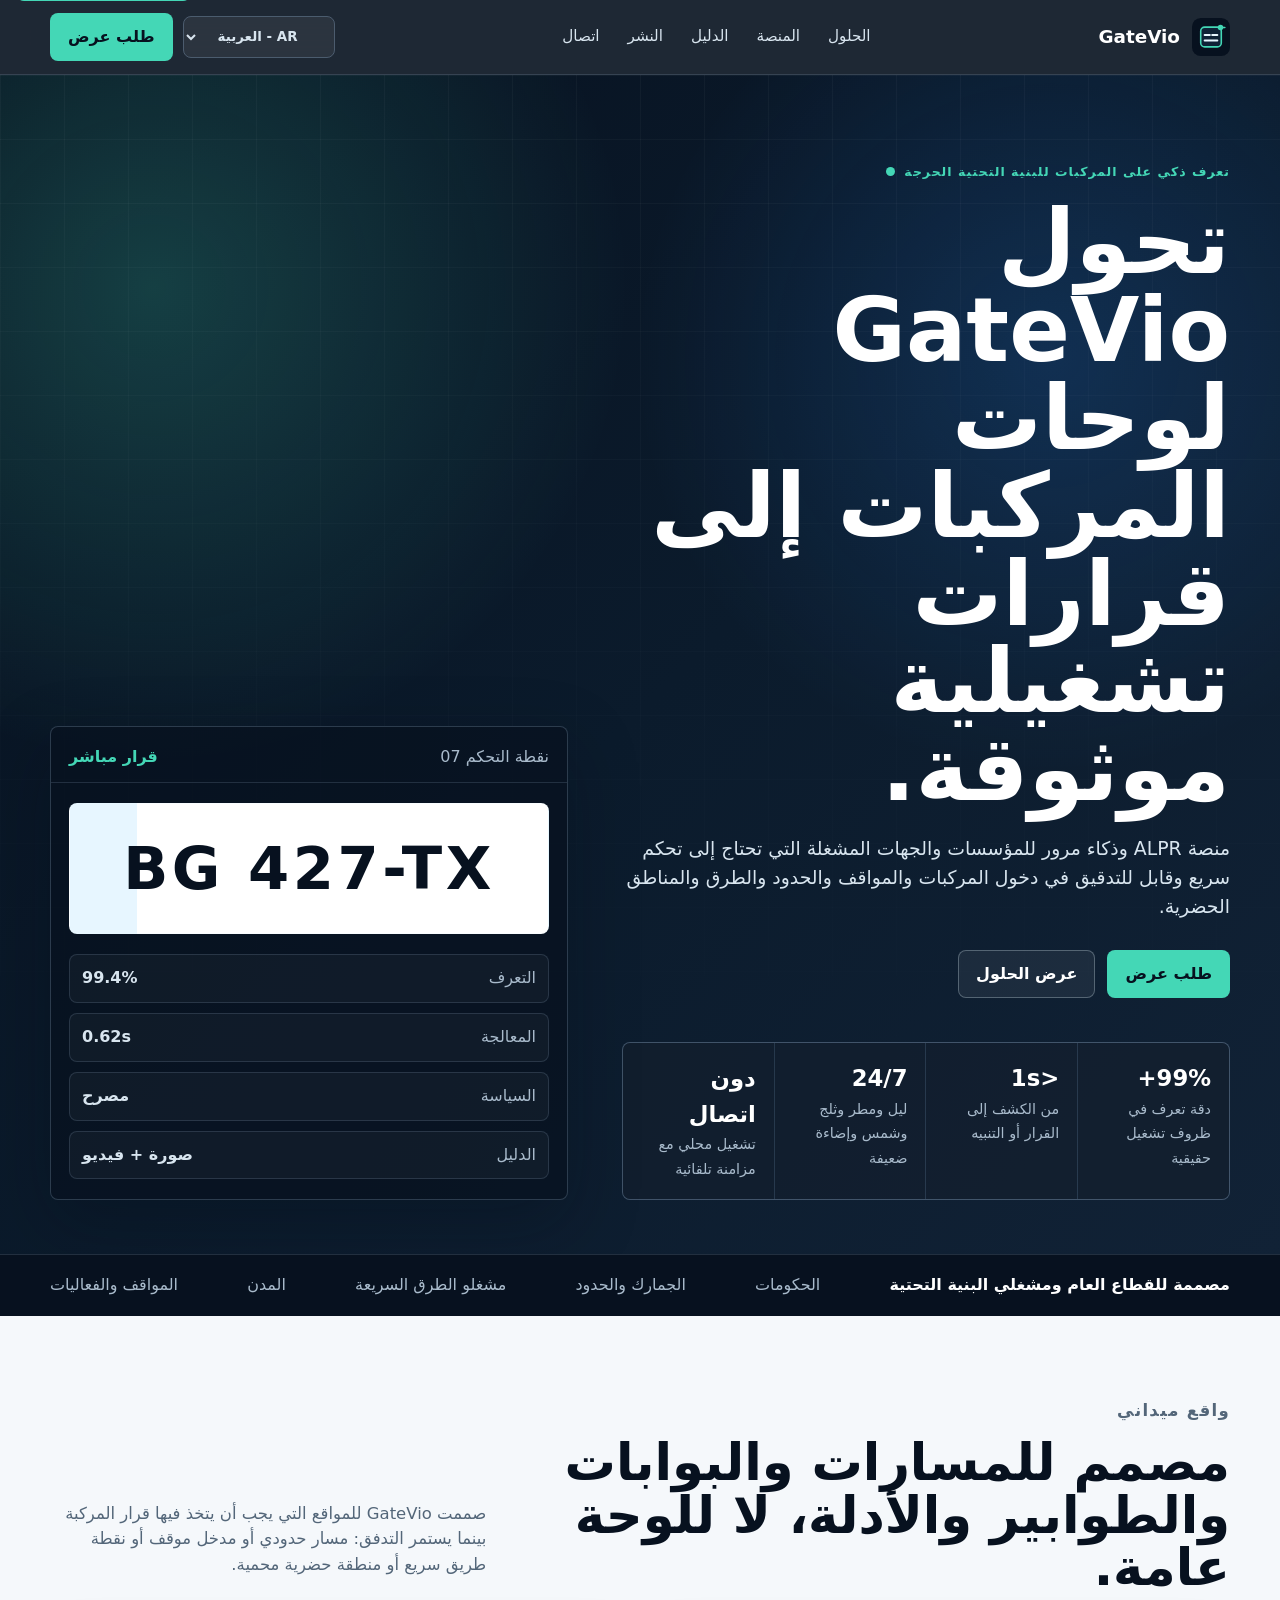
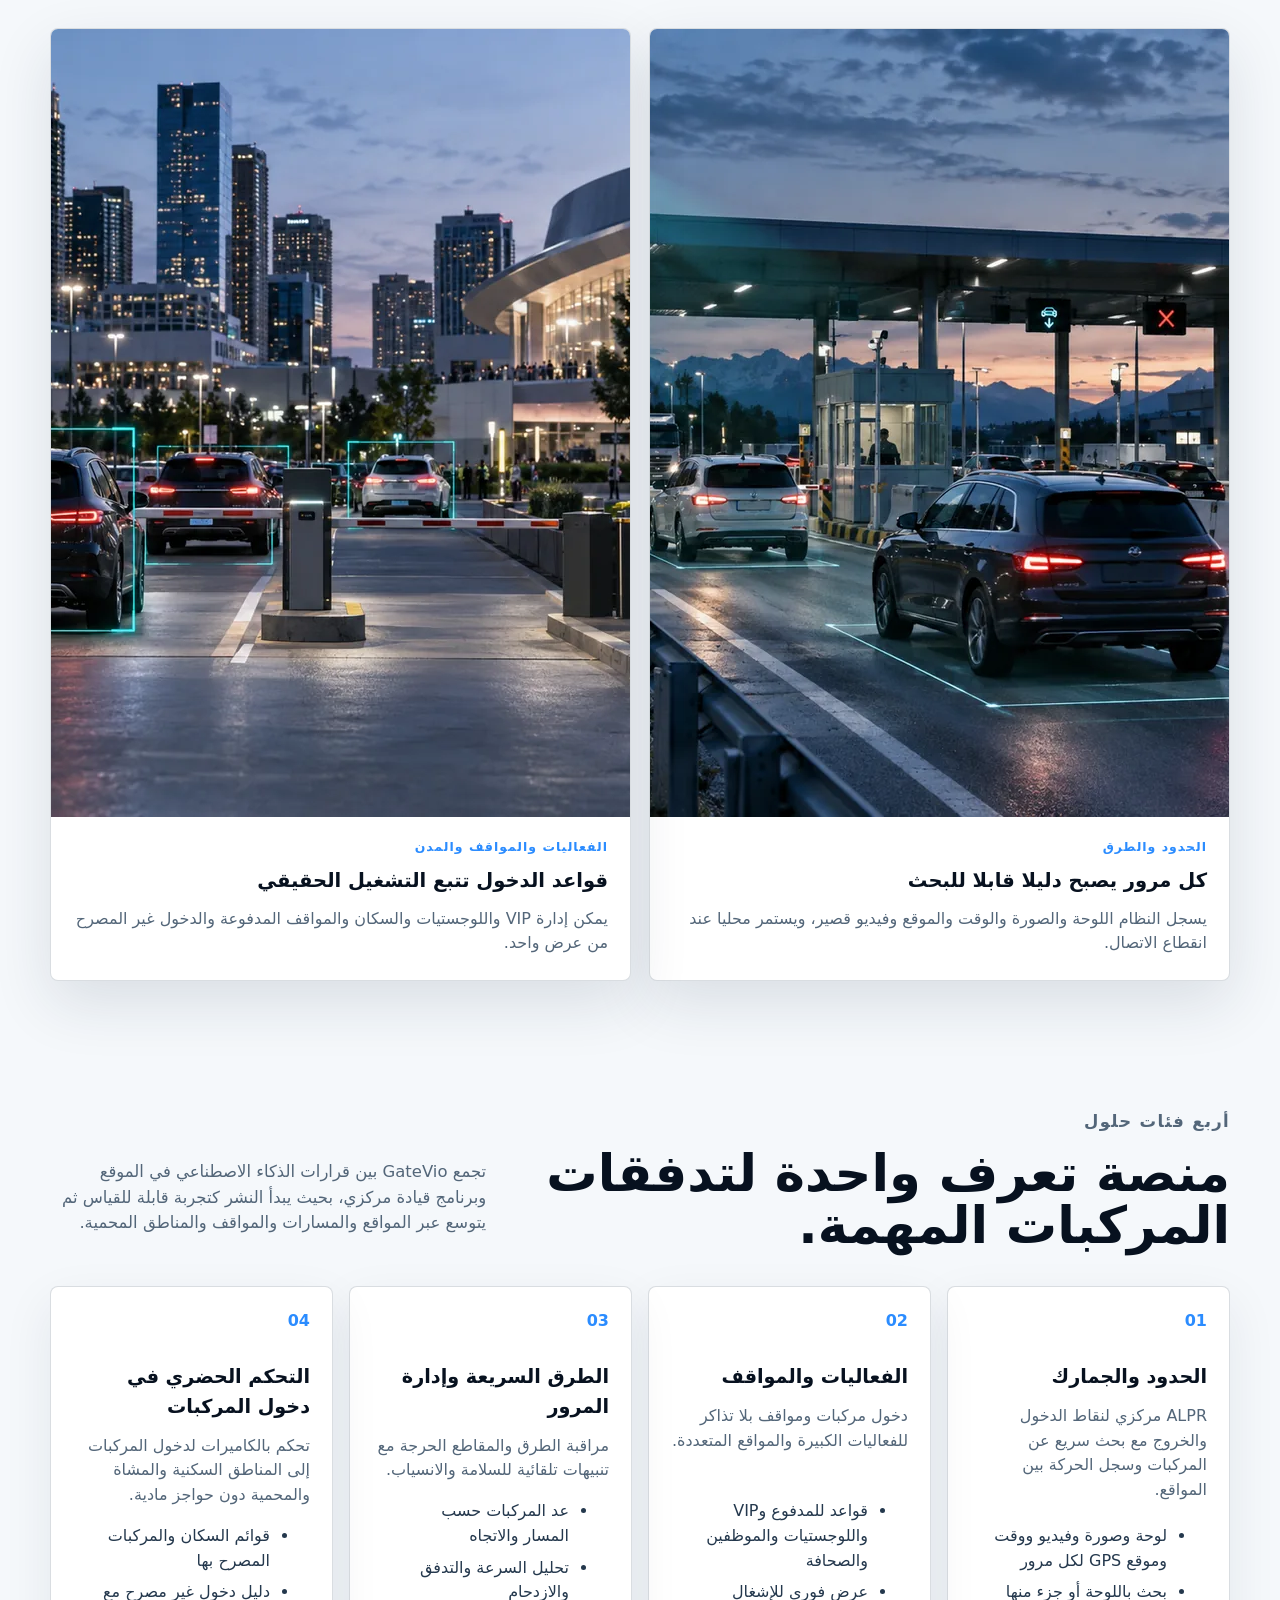
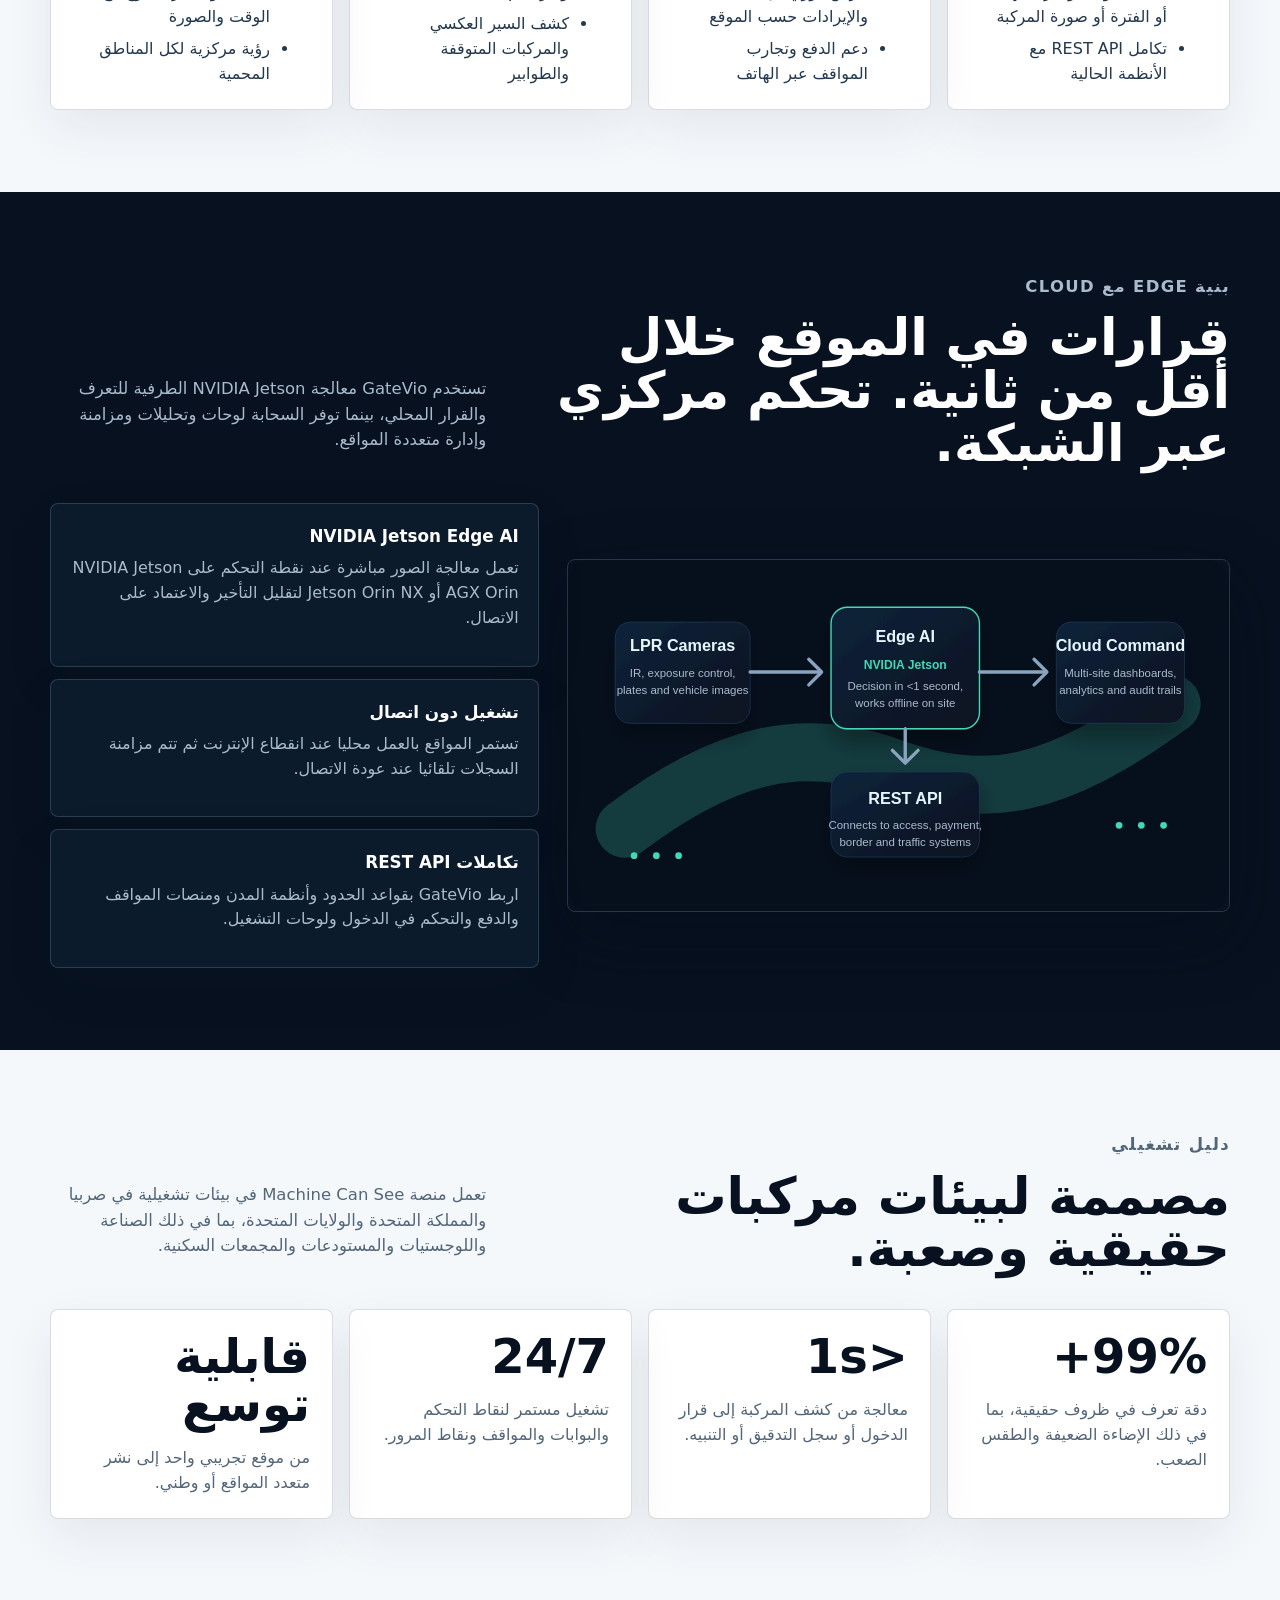
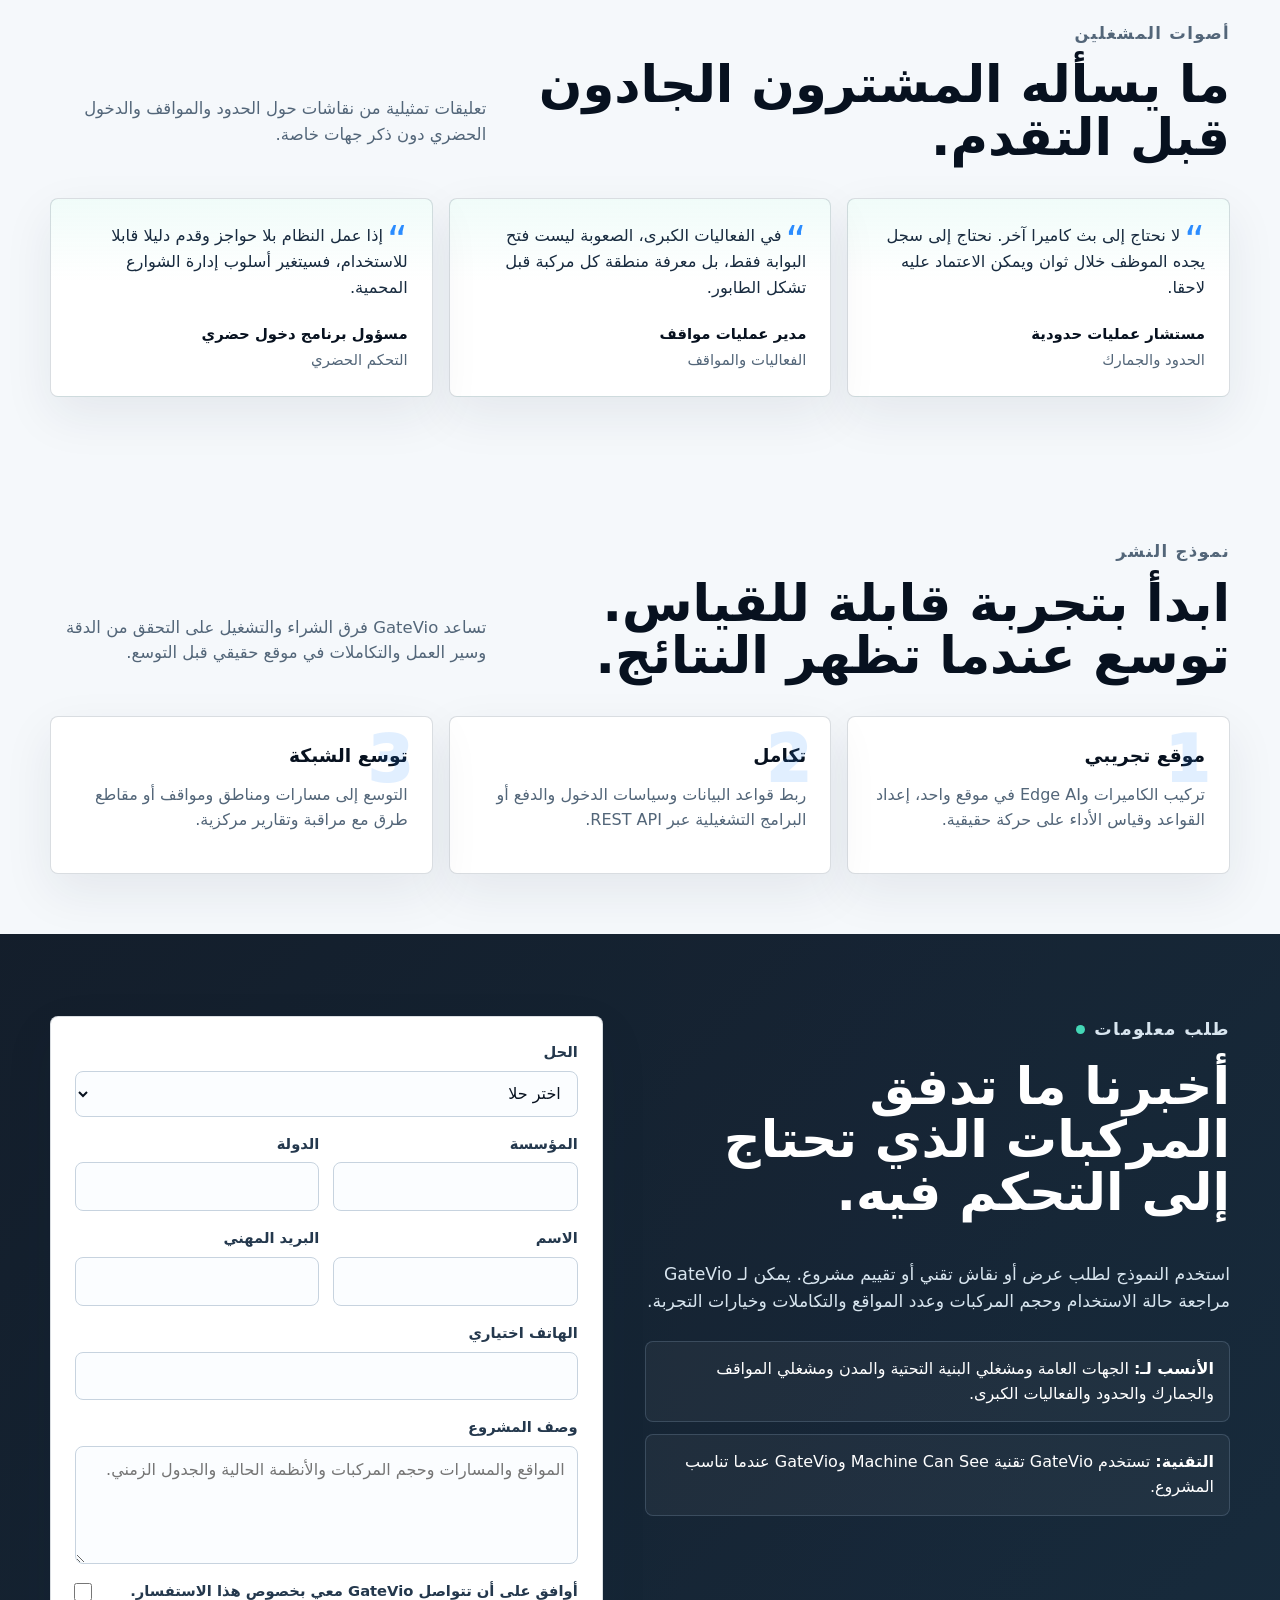
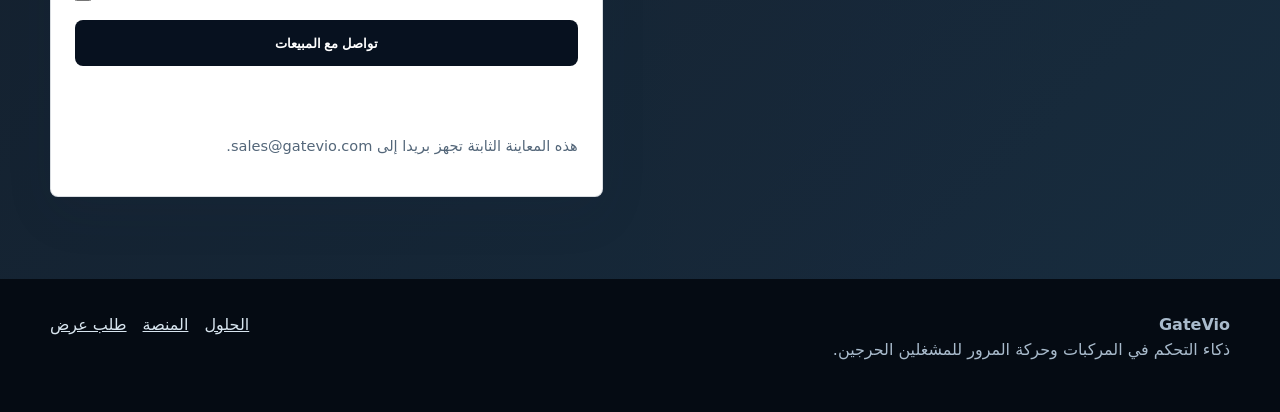
==== commit 981a008e: "Add multilingual visuals, language detection and animated design proposals" ====
--- a/ar/index.html
+++ b/ar/index.html
@@ -84,6 +84,14 @@
 
       <div class="trust-strip" aria-label="القطاعات المستهدفة"><div class="trust-inner"><strong>مصممة للقطاع العام ومشغلي البنية التحتية</strong><span>الحكومات</span><span>الجمارك والحدود</span><span>مشغلو الطرق السريعة</span><span>المدن</span><span>المواقف والفعاليات</span></div></div>
 
+      <section class="section field-section" id="field">
+        <div class="section-head"><div><p class="section-kicker">واقع ميداني</p><h2>مصمم للمسارات والبوابات والطوابير والأدلة، لا للوحة عامة.</h2></div><p>صممت GateVio للمواقع التي يجب أن يتخذ فيها قرار المركبة بينما يستمر التدفق: مسار حدودي أو مدخل موقف أو نقطة طريق سريع أو منطقة حضرية محمية.</p></div>
+        <div class="field-grid">
+          <article class="field-card"><img src="../assets/border-control-ai.webp" alt="نقطة حدودية بكاميرات تعرف على المركبات" loading="lazy" width="1400" height="788"><div class="field-card-body"><span>الحدود والطرق</span><h3>كل مرور يصبح دليلا قابلا للبحث</h3><p>يسجل النظام اللوحة والصورة والوقت والموقع وفيديو قصير، ويستمر محليا عند انقطاع الاتصال.</p></div></article>
+          <article class="field-card"><img src="../assets/urban-parking-ai.webp" alt="مدخل موقف حضري لفعالية بكاميرات تعرف على المركبات" loading="lazy" width="1400" height="788"><div class="field-card-body"><span>الفعاليات والمواقف والمدن</span><h3>قواعد الدخول تتبع التشغيل الحقيقي</h3><p>يمكن إدارة VIP واللوجستيات والسكان والمواقف المدفوعة والدخول غير المصرح من عرض واحد.</p></div></article>
+        </div>
+      </section>
+
       <section class="section" id="solutions">
         <div class="section-head"><div><p class="section-kicker">أربع فئات حلول</p><h2>منصة تعرف واحدة لتدفقات المركبات المهمة.</h2></div><p>تجمع GateVio بين قرارات الذكاء الاصطناعي في الموقع وبرنامج قيادة مركزي، بحيث يبدأ النشر كتجربة قابلة للقياس ثم يتوسع عبر المواقع والمسارات والمواقف والمناطق المحمية.</p></div>
         <div class="solution-grid">
@@ -107,6 +115,15 @@
       <section class="section" id="proof">
         <div class="section-head"><div><p class="section-kicker">دليل تشغيلي</p><h2>مصممة لبيئات مركبات حقيقية وصعبة.</h2></div><p>تعمل منصة Machine Can See في بيئات تشغيلية في صربيا والمملكة المتحدة والولايات المتحدة، بما في ذلك الصناعة واللوجستيات والمستودعات والمجمعات السكنية.</p></div>
         <div class="metric-grid"><article class="metric-card"><strong>99%+</strong><span>دقة تعرف في ظروف حقيقية، بما في ذلك الإضاءة الضعيفة والطقس الصعب.</span></article><article class="metric-card"><strong>&lt;1s</strong><span>معالجة من كشف المركبة إلى قرار الدخول أو سجل التدقيق أو التنبيه.</span></article><article class="metric-card"><strong>24/7</strong><span>تشغيل مستمر لنقاط التحكم والبوابات والمواقف ونقاط المرور.</span></article><article class="metric-card"><strong>قابلية توسع</strong><span>من موقع تجريبي واحد إلى نشر متعدد المواقع أو وطني.</span></article></div>
+      </section>
+
+      <section class="section testimonials-section">
+        <div class="section-head"><div><p class="section-kicker">أصوات المشغلين</p><h2>ما يسأله المشترون الجادون قبل التقدم.</h2></div><p>تعليقات تمثيلية من نقاشات حول الحدود والمواقف والدخول الحضري دون ذكر جهات خاصة.</p></div>
+        <div class="testimonial-grid">
+          <figure class="testimonial-card"><blockquote>لا نحتاج إلى بث كاميرا آخر. نحتاج إلى سجل يجده الموظف خلال ثوان ويمكن الاعتماد عليه لاحقا.</blockquote><figcaption><strong>مستشار عمليات حدودية</strong><span>الحدود والجمارك</span></figcaption></figure>
+          <figure class="testimonial-card"><blockquote>في الفعاليات الكبرى، الصعوبة ليست فتح البوابة فقط، بل معرفة منطقة كل مركبة قبل تشكل الطابور.</blockquote><figcaption><strong>مدير عمليات مواقف</strong><span>الفعاليات والمواقف</span></figcaption></figure>
+          <figure class="testimonial-card"><blockquote>إذا عمل النظام بلا حواجز وقدم دليلا قابلا للاستخدام، فسيتغير أسلوب إدارة الشوارع المحمية.</blockquote><figcaption><strong>مسؤول برنامج دخول حضري</strong><span>التحكم الحضري</span></figcaption></figure>
+        </div>
       </section>
 
       <section class="section compact" id="deployment">
--- a/assets/styles.css
+++ b/assets/styles.css
@@ -463,6 +463,56 @@
   gap: 16px;
 }
 
+.field-section {
+  padding-bottom: 46px;
+}
+
+.field-grid {
+  display: grid;
+  grid-template-columns: repeat(2, minmax(0, 1fr));
+  gap: 18px;
+}
+
+.field-card {
+  overflow: hidden;
+  border: 1px solid rgba(83, 102, 121, .22);
+  border-radius: var(--radius);
+  background: var(--white);
+  box-shadow: 0 22px 60px rgba(26, 43, 63, .12);
+}
+
+.field-card img {
+  display: block;
+  width: 100%;
+  aspect-ratio: 16 / 9;
+  object-fit: cover;
+  background: var(--ink);
+}
+
+.field-card-body {
+  padding: 20px 22px 24px;
+}
+
+.field-card-body span {
+  display: block;
+  margin-bottom: 10px;
+  color: var(--accent-2);
+  font-size: .78rem;
+  font-weight: 850;
+  letter-spacing: .08em;
+  text-transform: uppercase;
+}
+
+.field-card-body h3 {
+  margin-bottom: 10px;
+  font-size: 1.22rem;
+}
+
+.field-card-body p {
+  color: var(--dark-muted);
+  margin-bottom: 0;
+}
+
 .solution-card,
 .feature-card,
 .metric-card,
@@ -574,6 +624,54 @@
 
 .metric-card span {
   color: var(--dark-muted);
+}
+
+.testimonials-section {
+  padding-top: 20px;
+}
+
+.testimonial-grid {
+  display: grid;
+  grid-template-columns: repeat(3, minmax(0, 1fr));
+  gap: 16px;
+}
+
+.testimonial-card {
+  margin: 0;
+  padding: 24px;
+  border: 1px solid rgba(83, 102, 121, .22);
+  border-radius: var(--radius);
+  background:
+    linear-gradient(180deg, rgba(68, 215, 182, .08), transparent 42%),
+    var(--white);
+  box-shadow: 0 18px 50px rgba(26, 43, 63, .08);
+}
+
+.testimonial-card blockquote {
+  margin: 0 0 22px;
+  color: #182b3f;
+  font-size: 1.02rem;
+  line-height: 1.6;
+}
+
+.testimonial-card blockquote::before {
+  content: "\201C";
+  color: var(--accent-2);
+  font-size: 2.5rem;
+  line-height: 0;
+  vertical-align: -0.35em;
+  margin-inline-end: 4px;
+}
+
+.testimonial-card figcaption {
+  display: grid;
+  gap: 3px;
+  color: var(--dark-muted);
+  font-size: .93rem;
+}
+
+.testimonial-card figcaption strong {
+  color: var(--ink);
 }
 
 .process {
@@ -778,7 +876,9 @@
   }
 
   .solution-grid,
-  .metric-grid {
+  .metric-grid,
+  .field-grid,
+  .testimonial-grid {
     grid-template-columns: repeat(2, minmax(0, 1fr));
   }
 }
@@ -809,6 +909,8 @@
   .hero-proof,
   .solution-grid,
   .metric-grid,
+  .field-grid,
+  .testimonial-grid,
   .process,
   .form-grid,
   .footer-inner {
--- a/assets/styles.css
+++ b/assets/styles.css
@@ -463,6 +463,56 @@
   gap: 16px;
 }
 
+.field-section {
+  padding-bottom: 46px;
+}
+
+.field-grid {
+  display: grid;
+  grid-template-columns: repeat(2, minmax(0, 1fr));
+  gap: 18px;
+}
+
+.field-card {
+  overflow: hidden;
+  border: 1px solid rgba(83, 102, 121, .22);
+  border-radius: var(--radius);
+  background: var(--white);
+  box-shadow: 0 22px 60px rgba(26, 43, 63, .12);
+}
+
+.field-card img {
+  display: block;
+  width: 100%;
+  aspect-ratio: 16 / 9;
+  object-fit: cover;
+  background: var(--ink);
+}
+
+.field-card-body {
+  padding: 20px 22px 24px;
+}
+
+.field-card-body span {
+  display: block;
+  margin-bottom: 10px;
+  color: var(--accent-2);
+  font-size: .78rem;
+  font-weight: 850;
+  letter-spacing: .08em;
+  text-transform: uppercase;
+}
+
+.field-card-body h3 {
+  margin-bottom: 10px;
+  font-size: 1.22rem;
+}
+
+.field-card-body p {
+  color: var(--dark-muted);
+  margin-bottom: 0;
+}
+
 .solution-card,
 .feature-card,
 .metric-card,
@@ -574,6 +624,54 @@
 
 .metric-card span {
   color: var(--dark-muted);
+}
+
+.testimonials-section {
+  padding-top: 20px;
+}
+
+.testimonial-grid {
+  display: grid;
+  grid-template-columns: repeat(3, minmax(0, 1fr));
+  gap: 16px;
+}
+
+.testimonial-card {
+  margin: 0;
+  padding: 24px;
+  border: 1px solid rgba(83, 102, 121, .22);
+  border-radius: var(--radius);
+  background:
+    linear-gradient(180deg, rgba(68, 215, 182, .08), transparent 42%),
+    var(--white);
+  box-shadow: 0 18px 50px rgba(26, 43, 63, .08);
+}
+
+.testimonial-card blockquote {
+  margin: 0 0 22px;
+  color: #182b3f;
+  font-size: 1.02rem;
+  line-height: 1.6;
+}
+
+.testimonial-card blockquote::before {
+  content: "\201C";
+  color: var(--accent-2);
+  font-size: 2.5rem;
+  line-height: 0;
+  vertical-align: -0.35em;
+  margin-inline-end: 4px;
+}
+
+.testimonial-card figcaption {
+  display: grid;
+  gap: 3px;
+  color: var(--dark-muted);
+  font-size: .93rem;
+}
+
+.testimonial-card figcaption strong {
+  color: var(--ink);
 }
 
 .process {
@@ -778,7 +876,9 @@
   }
 
   .solution-grid,
-  .metric-grid {
+  .metric-grid,
+  .field-grid,
+  .testimonial-grid {
     grid-template-columns: repeat(2, minmax(0, 1fr));
   }
 }
@@ -809,6 +909,8 @@
   .hero-proof,
   .solution-grid,
   .metric-grid,
+  .field-grid,
+  .testimonial-grid,
   .process,
   .form-grid,
   .footer-inner {
